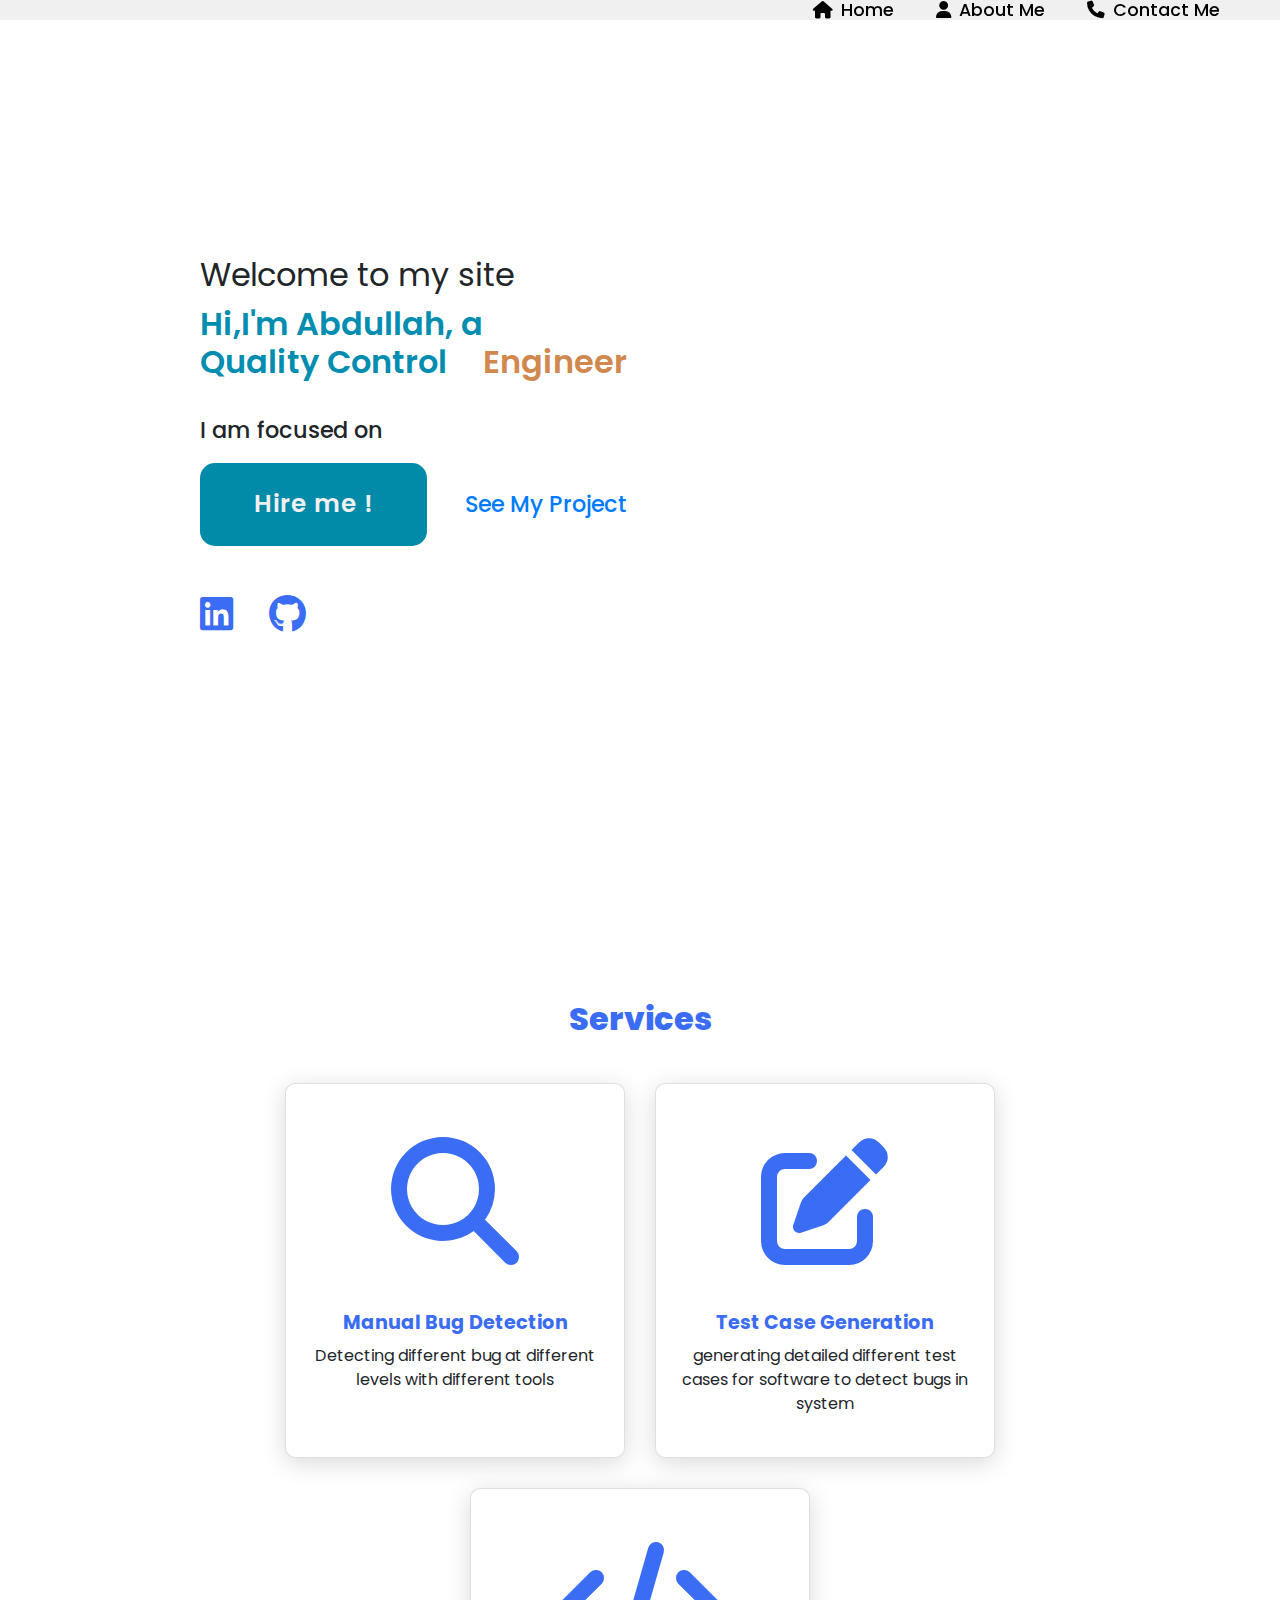
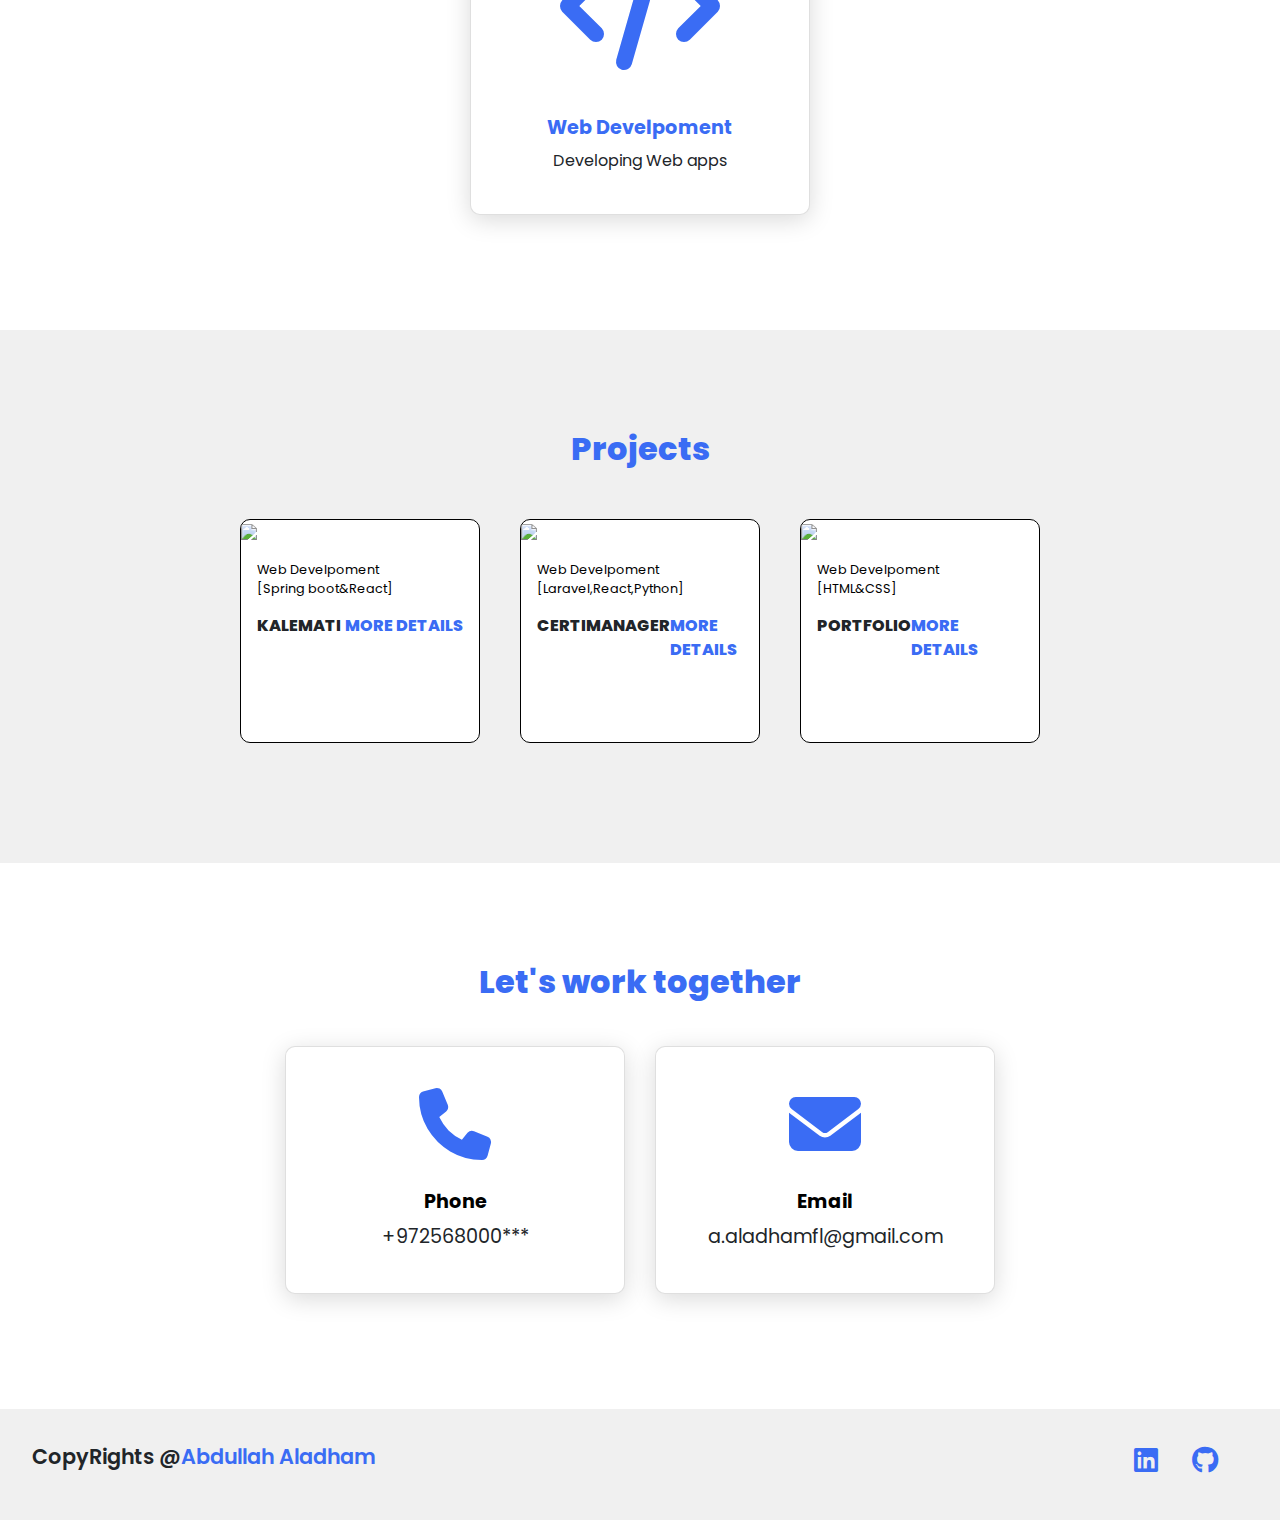
==== index.html @ 7b9a2403 "doing some editings on the code" ====
<!DOCTYPE html>
<html lang="en">
<head>
    <link rel="stylesheet" href="https://cdn.jsdelivr.net/npm/bootstrap@4.3.1/dist/css/bootstrap.min.css" integrity="sha384-ggOyR0iXCbMQv3Xipma34MD+dH/1fQ784/j6cY/iJTQUOhcWr7x9JvoRxT2MZw1T" crossorigin="anonymous">
    <link rel="stylesheet" href="./style/style.css">
    <meta charset="UTF-8">
    <meta http-equiv="X-UA-Compatible" content="IE=edge">
    <meta name="viewport" content="width=device-width, initial-scale=1.0">
    <link rel="stylesheet" href="https://cdnjs.cloudflare.com/ajax/libs/font-awesome/6.4.0/css/all.min.css">
    <link rel="icon" type="image/x-icon" href="./images/background.ico">

    <title>Abdullah Aladham</title>
</head>

<body>
    <div id="preloader"></div>
 <header>
<!-- <a href="#" class="logo">Abdullah</a> -->
    <nav class="navigation">
        <a href="#services"><i class="fa-solid fa-house" ></i>Home</a>
        <a href="#projects"><i class="fa-solid fa-user"></i>About Me</a>
        <a href="#contact"><i class="fa-solid fa-phone"></i>Contact Me</a>
        <!-- <i class="fa-regular fa-moon" id="dark-mode"></i> -->

    </nav>
 </header>

    <section class="main">
        <article id="article">
            <h2>Welcome to my site<br><p id="greet">Hi,I'm Abdullah, a <br>Quality Control <p id="Engineer">Engineer</p></p></h2>
            <p>I am focused on </p>
            <a href="#projects" class="main-btn">Hire me !</a>
            <a href="#projects" class="Proj-btn">See My Project</a>
            <div class="social-icons">
                <a href="https://www.linkedin.com/in/abdullah-aladham/"><i class="fa-brands fa-linkedin"></i></a>
                <a href="https://github.com/abdullah-aladham"><i class="fa-brands fa-github"></i></a>
            </div>
        </article>
    </section>
    <section class="cards" id="services">
        <h2 class="title">Services</h2>
        <div class="content">
            <div class="card">
               <div class="icon"> 
                <i class="fa-sharp fa-solid fa-magnifying-glass"></i>
                </div>
               <div class="info">
                <h3>Manual Bug  Detection</h3>
                <p>Detecting different bug at different levels with different tools </p>
            </div>
            </div>
               <div class="card">
                <div class="icon"> 
                 <i class="fa-solid fa-pen-to-square"></i>
                </div>
                <div class="info">
                 <h3>Test Case Generation</h3>
                 <p>generating detailed different test cases for software to detect bugs in system </p>
                </div>
                </div>
            
            <div class="card">
                <div class="icon"> 
                    <i class="fa-solid fa-code"></i>
                </div>
                <div class="info">
                 <h3>Web Develpoment</h3>
                 <p>Developing Web apps </p>
                </div>
                </div>
            </div>
        </div>
    </div>

    </section>

    <section class="projects" id="projects">

     <h2 class="title">Projects</h2>
        
           
       <div class="content">
            <div class="project-card">
                 <div class="project-image">
                    <img src="./images/kalemati.png"/>
                </div>
                <div class="project-info">
                    <p class="project-category">Web Develpoment
                        <br>[Spring boot&React]</p>
                    <strong class="project-title">
                        <span>kalemati</span>
                        <a href="https://github.com/abdullah-aladham/kalemati2022" class="more-details" target="_blank">More Details</a>
                    </strong>
                </div>
            </div>
            <div class="project-card">
                <div class="project-image">
                   <img src="./images/cystack.jpg"/>
               </div>
               <div class="project-info">
                   <p class="project-category">Web Develpoment<br>[Laravel,React,Python]</p>
                   <strong class="project-title">
                       <span>Certimanager</span>
                       <a href="https://github.com/abdullah-aladham/cy-certimanager/tree/master" class="more-details" target="_blank">More Details</a>
                   </strong>
               </div>
               </div>
               <div class="project-card">
                <div class="project-image">
                   <img src="./images/background.jpg"/>
               </div>
               <div class="project-info">
                   <p class="project-category">Web Develpoment<br>[HTML&CSS]</p>
                   <strong class="project-title">
                       <span>Portfolio</span>
                       <a href="https://abdullah-aladham.github.io/" class="more-details" target="_blank">More Details</a>
                   </strong>
               </div>
               </div>
        
        </div>  
             
    </section>
    <section class="cards contact" id="contact">
        <h2 class="title">Let's work together</h2>
        <div class="content">
            <div class="card">
               <div class="icon"> 
                <i class="fa-solid fa-phone"></i>
                </div>
               <div class="info">
                <h3>Phone</h3>
                <p>+972568000*** </p>
            </div>
            </div>
               <div class="card">
                    <div class="icon"> 
                        <i class="fa-solid fa-envelope"></i>
                    </div>
                
                    <div class="info">
                    <h3>Email</h3>
                    <p>a.aladhamfl@gmail.com</p>
                    </div>
                </div>
            
            
        </div>
    


    </section>


<footer class="footer">
    <p class="footer-title">CopyRights @<span>Abdullah Aladham</span></p>
    <div class="social-icons">
        <a href="https://www.linkedin.com/in/abdullah-aladham/"><i class="fa-brands fa-linkedin"></i></a>
        <a href="https://github.com/abdullah-aladham"><i class="fa-brands fa-github"></i></a>
    </div>
</footer>
   <script>
    var loader =document.getElementById("preloader");
    window.addEventListener("load",function(){
        loader.style.display="none";
    })
   
   </script>

   <script src="js/index.js"></script>
</body>

</html>
---- style/style.css ----
@import url("https://fonts.googleapis.com/css2?family=Poppins&display=swap");
:root {
  --primary-color: #edf2fc;
  --secondary-color: #212121;
}
* {
  font-family: "Poppins", sans-serif;
  margin: 0;
  padding: 0;
  box-sizing: border-box;
  scroll-behavior: smooth;
}
#preloader {
  background-color: #fff;
  background: url("../images/Loading_icon.gif") no-repeat;
  background-size: 100%;
  height: 100%;
  width: 100%;
  position: fixed;
  z-index: 100;
}
header {
  background-color: #f0f0f0;
  width: 100%;
  position: fixed;
  z-index: 999;
  display: flex;
  justify-content: space-between;
  align-items: center;
  padding: 10px 200px;
}
.logo {
  text-decoration: none;
  color: #3a6cf4;
  text-transform: uppercase;
  font-weight: 700;
  font-size: 1.8em;
}
.navigation {
  position: inherit;
  padding: 50px;
  right: 10px;
}
.navigation a {
  color: black;
  text-decoration: none;
  font-size: 1.1em;
  font-weight: 500;
  padding-left: 30px;
}
.navigation i {
  padding: 8px;
}
/* .navigation #dark-mode {
  width: 30px;
  cursor: pointer;
  color: #3a6cf4;
  padding-left: 30px;
  font-size: 1.1em;
  font-weight: 500;
} */
/* .navigation #dark-mode:hover {
  color: purple;
} */
.navigation a:hover {
  color: purple;
}
.navigation a:active {
  color: #d1884f;
}
section {
  padding: 100px 200px;
}
.main {
  width: 100%;
  min-height: 100vh;
  display: flex;
  align-items: center;
  background: url(../images/background.jpg) no-repeat;
  background-size: contain;
  background-position: right center;
  background-color: #fff;
  background-attachment: fixed;
}
.main #article {
  font-size: 1.4em;
  font-weight: 500;
}
.main #article h2 {
  font-weight: 400;
}
.main #greet {
  display: inline-block;
  margin-top: 10px;
  color: #008db0;
  font-size: 2rem;
  font-weight: 600;
}
.main #Engineer {
  display: inline-block;
  margin-top: 10px;
  color: #d1884f;
  font-weight: 600;
}

.main h3 {
  font-size: 1.5em;
  font-weight: 700;
  letter-spacing: 1px;
  margin-top: 10px;
  margin-bottom: 10px;
}
.main-btn {
  color: #f0f0f0;
  background-color: #028aa9;
  text-decoration: none;
  font-size: 1.1em;
  font-weight: 600;
  display: inline-block;
  padding: 0.9375em 2.1875em;
  letter-spacing: 1px;
  border-radius: 15px;
  margin-bottom: 40px;
  transition: 0.7s ease;
}
.main-btn:hover {
  background-color: #028aa9;
  transform: scale(1.1);
  color: white;
}
.Proj-btn {
  border-color: #61b0c5;
  padding: 2px;
  text-decoration: none;
  display: inline-block;
  padding: 0.93rem 2rem;

  /* transoform: scale(1.1); */
}
.social-icons a {
  color: #3a6cf4;
  font-size: 1.7em;
  padding-right: 30px;
}
.title {
  display: flex;
  justify-content: center;
  color: #3a6cf4;
  font: size 2.2em;
  font-weight: 800;
  margin-bottom: 30px;
}
.content {
  display: flex;
  justify-content: center;
  flex-direction: row;
  flex-wrap: wrap;
}
.card {
  background-color: #fff;
  width: 21.25em;
  box-shadow: 0 5px 25px rgba(1, 1, 1, 15%);
  border-radius: 10px;
  padding: 25px;
  margin: 15px;
}
.card:hover {
  transform: scale(1.1);
  transition: 0.7s ease;
}

.icon {
  color: #3a6cf4;
  font-size: 8em;
  text-align: center;
}
.info {
  text-align: center;
}
.info h3 {
  color: #3a6cf4;
  font-size: 1.2em;
  font-weight: 700;
  margin: 10px;
}

.projects {
  background-color: #f0f0f0;
}
.projects .content {
  margin-top: 30px;
}
.project-card {
  background-color: #fff;
  border: 1px solid black;
  min-height: 14em;
  width: 15em;
  overflow: hidden;
  border-radius: 10px;
  margin: 20px;
}
.project-card:hover {
  transform: scale(1.1);
  transition: 0.7s ease;
}
.project-card:hover .project-image {
  opacity: 0.95;
}
.project-image img {
  width: 100%;
}
.project-info {
  padding: 1em;
}
.project-category {
  font-size: 0.8em;
  color: black;
}
.project-title {
  display: flex;
  justify-content: space-between;
  text-transform: uppercase;
  font-weight: 800;
  margin-top: 10px;
}
.more-details {
  text-decoration: none;
  color: #3a6cf4;
}
.more-details:hover {
  color: purple;
}
.contact .icon {
  font-size: 4.5em;
}
.contact .info h3 {
  color: black;
}
.contact .info p {
  font-size: 1.2em;
}
.footer {
  background-color: #f0f0f0;
  padding: 2em;
  display: flex;
  justify-content: space-between;
}
.footer-title {
  font-size: 1.3em;
  font-weight: 600;
}
.footer-title span {
  color: #3a6cf4;
}
@media (max-width: 1023px) {
  body {
    font-size: 15px;
  }
  header {
    padding: 12px 20px;
  }
  .navigation a {
    padding-left: 10px;
    font-size: 1.2em;
  }

  .title {
    font-size: 1.8em;
  }
  section {
    padding: 80px 20px;
  }
  .main {
    background-size: 350px;
  }
  .main h2 {
    font-size: 1.2em;
    font-weight: 400;
  }
  .main h2 span {
    font-size: 1.5em;
  }
  .main h3 {
    font-size: 0.9em;
  }
  .main .social-icons {
    font-size: 0.9em;
  }
  .main-btn {
    font-size: 0.9em;
  }
  .content {
    flex-direction: column;
    align-items: center;
  }
  /* .main{
        background-position:right center;
    } */
  .project-card .project-info {
    font-size: 1.3em;
  }
  .project-title {
    font-size: 0.65em;
  }
}
@media (max-width: 641px) {
  body {
    font-size: 10px;
  }
  .main div h2 {
    font-size: 1.2em;
  }
  .main div h3 {
    font-size: 1.2em;
  }
  .main div h2 span {
    font-size: 1.5em;
  }
  .main-content h2 {
    font-size: 0.5em;
  }
  .main-content span {
    font-size: 0.6 em;
  }
  .main .social-icons {
    font-size: 1em;
  }
  .project-card .project-info {
    font-size: 1.5em;
  }
  .project-title {
    font-size: 0.2em;
  }

  .main-content h3 {
    font-size: 0.4em;
  }
  .main {
    background-size: 250px;
  }
  .content {
    flex-direction: column;
  }
  .project-title {
    font-size: 0.59em;
  }
  .project-card .project-image img {
    width: 100%;
  }
  .card .info p {
    font-size: 1.2em;
  }
  .footer {
    font-size: 1.2em;
  }
}
@media (max-width: 300px) {
  body {
    font-size: 8px;
  }
  .navigation {
    font-size: 1.2em;
  }
  .main-content h2 {
    font-size: 2em;
  }
  .main-content h3 {
    font-size: 1.4em;
  }
  .main {
    background-size: 130px;
  }
  .navigation a {
    font-size: 0.8em;
  }
  .main div h2 {
    font-size: 0.8em;
  }
  .main div span {
    font: size 0.77em;
  }
  .main div h3 {
    font-size: 0.8em;
  }
  .content .card {
    font-size: 0.7em;
  }
  .content .card .info {
    font-size: 1.5em;
  }

  .contact {
    flex-direction: column;
  }
  .navigation a {
    font-size: 0.7em;
  }
  .project-title {
    font-size: 0.59em;
  }
  .project-card .project-image img {
    width: 100%;
  }
  .card .info p {
    font-size: 0.7em;
  }
  .footer {
    font-size: 0.6em;
  }
  .social-icons a i {
    font-size: 0.9em;
  }
  .main-btn {
    font-size: 0.7em;
  }
}
/*Thanks for reaching the end this code is built by Abdullah azzam aladham*/
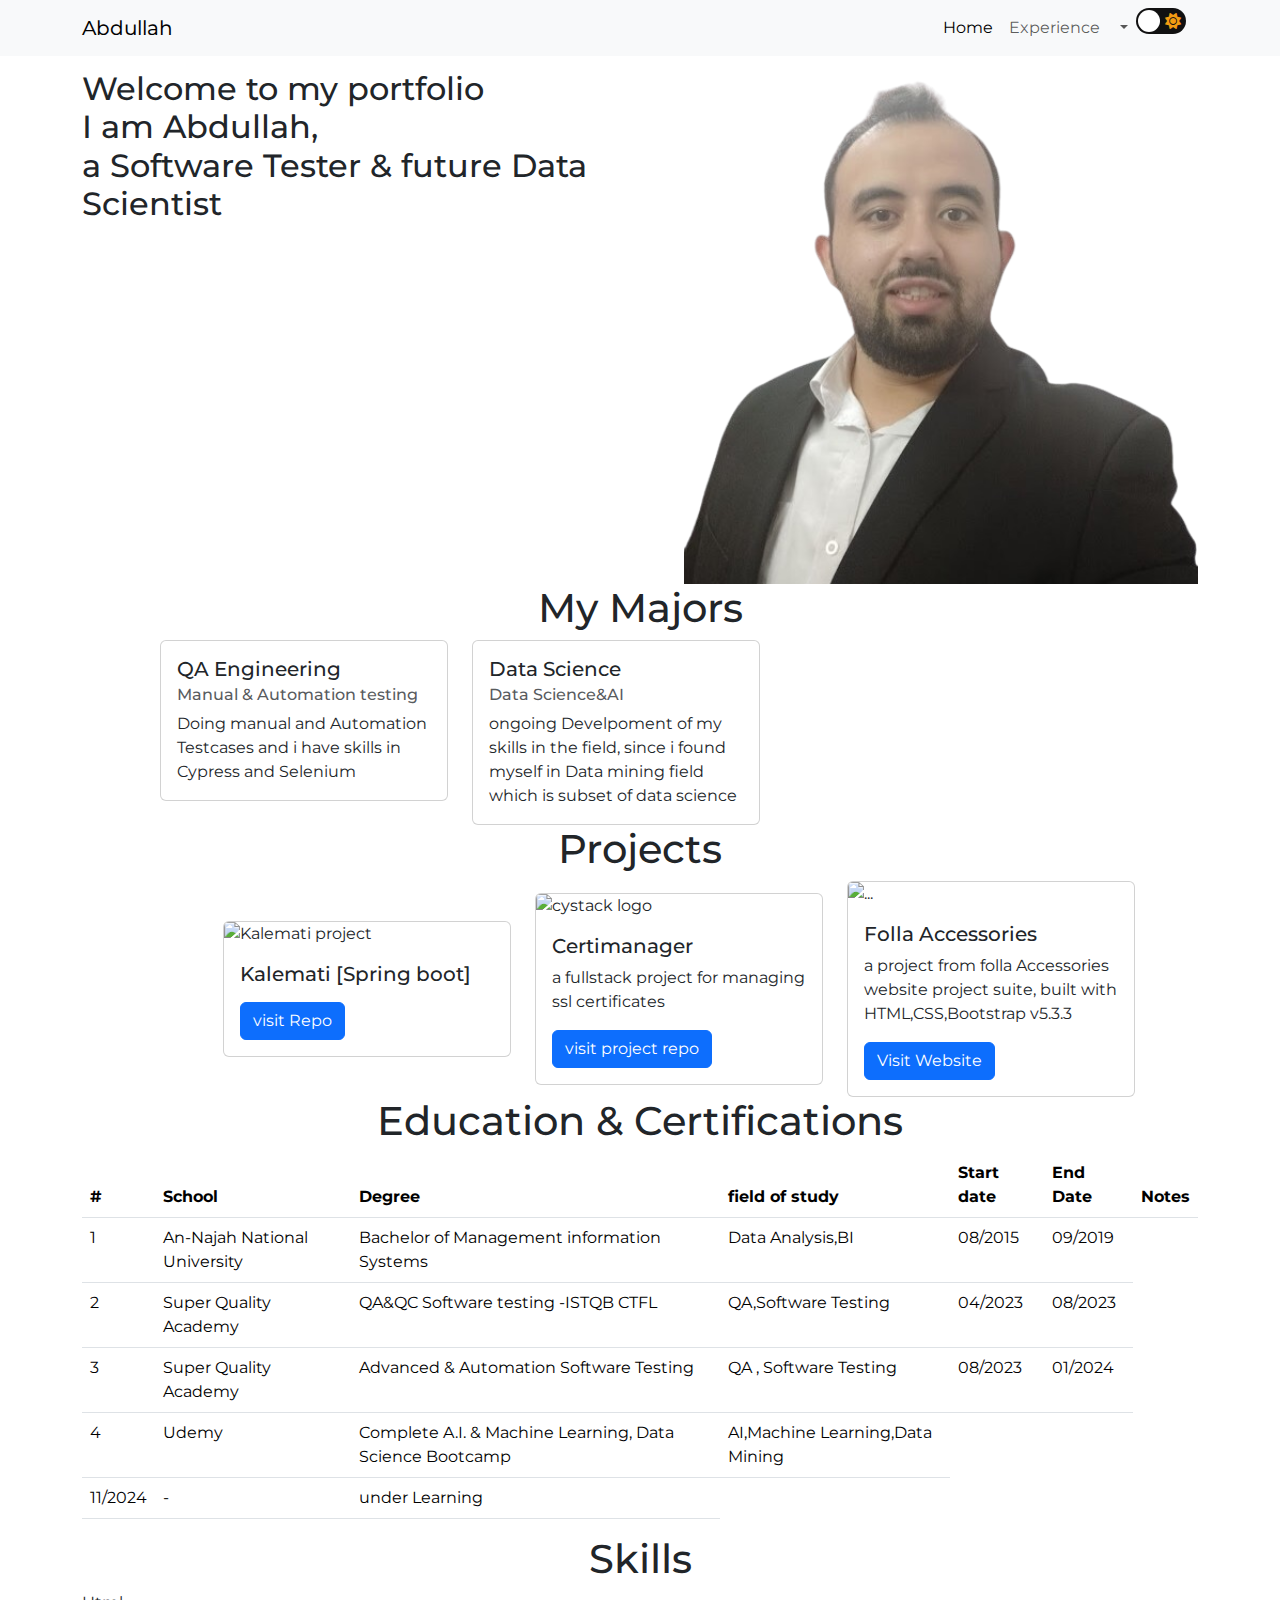
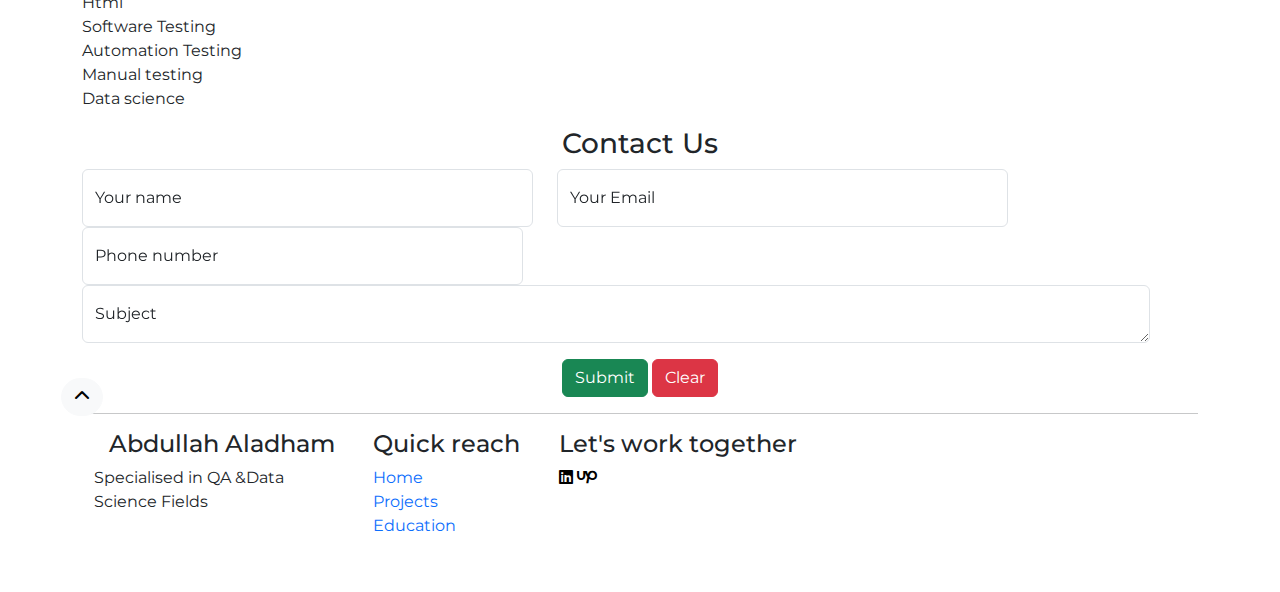
==== commit 6b7203df: "added dark mode" ====
--- a/index.html
+++ b/index.html
@@ -1,173 +1,323 @@
 <!DOCTYPE html>
-<html lang="en">
+<html lang="en" data-bs-theme="" id="htmlPage">
 <head>
-    <link rel="stylesheet" href="https://cdn.jsdelivr.net/npm/bootstrap@4.3.1/dist/css/bootstrap.min.css" integrity="sha384-ggOyR0iXCbMQv3Xipma34MD+dH/1fQ784/j6cY/iJTQUOhcWr7x9JvoRxT2MZw1T" crossorigin="anonymous">
-    <link rel="stylesheet" href="./style/style.css">
     <meta charset="UTF-8">
-    <meta http-equiv="X-UA-Compatible" content="IE=edge">
     <meta name="viewport" content="width=device-width, initial-scale=1.0">
-    <link rel="stylesheet" href="https://cdnjs.cloudflare.com/ajax/libs/font-awesome/6.4.0/css/all.min.css">
-    <link rel="icon" type="image/x-icon" href="./images/background.ico">
-
-    <title>Abdullah Aladham</title>
+    <link href="https://cdn.jsdelivr.net/npm/bootstrap@5.3.3/dist/css/bootstrap.min.css" rel="stylesheet" >
+    <script src="https://cdn.jsdelivr.net/npm/bootstrap@5.3.3/dist/js/bootstrap.bundle.min.js"></script>
+    <!-- <link rel="stylesheet" href="style/css/all.min.css"> -->
+     <!-- <link rel="stylesheet" href="style/css/all.min.css"> -->
+     <!-- <link rel="stylesheet" href="https://cdnjs.cloudflare.com/ajax/libs/font-awesome/4.7.0/css/font-awesome.min.css"> -->
+<!-- <link rel="stylesheet" href="style/fontawesome-free-6.7.2-web/css/all.min.css"> -->
+<link rel="stylesheet" href="https://cdnjs.cloudflare.com/ajax/libs/font-awesome/6.7.2/css/all.min.css" integrity="sha512-Evv84Mr4kqVGRNSgIGL/F/aIDqQb7xQ2vcrdIwxfjThSH8CSR7PBEakCr51Ck+w+/U6swU2Im1vVX0SVk9ABhg==" crossorigin="anonymous" referrerpolicy="no-referrer" />
+<!--fonts from google-->
+<link rel="preconnect" href="https://fonts.googleapis.com">
+<link rel="preconnect" href="https://fonts.gstatic.com" crossorigin>
+<link href="https://fonts.googleapis.com/css2?family=Montserrat:ital,wght@0,100..900;1,100..900&display=swap" rel="stylesheet">
+   <link rel="stylesheet" href="style/style.css">
+   <title>Abdullah Aladham | Main Page</title>
 </head>
-
-<body>
-    <div id="preloader"></div>
- <header>
-<!-- <a href="#" class="logo">Abdullah</a> -->
-    <nav class="navigation">
-        <a href="#services"><i class="fa-solid fa-house" ></i>Home</a>
-        <a href="#projects"><i class="fa-solid fa-user"></i>About Me</a>
-        <a href="#contact"><i class="fa-solid fa-phone"></i>Contact Me</a>
-        <!-- <i class="fa-regular fa-moon" id="dark-mode"></i> -->
-
-    </nav>
- </header>
-
-    <section class="main">
-        <article id="article">
-            <h2>Welcome to my site<br><p id="greet">Hi,I'm Abdullah, a <br>Quality Control <p id="Engineer">Engineer</p></p></h2>
-            <p>I am focused on </p>
-            <a href="#projects" class="main-btn">Hire me !</a>
-            <a href="#projects" class="Proj-btn">See My Project</a>
-            <div class="social-icons">
-                <a href="https://www.linkedin.com/in/abdullah-aladham/"><i class="fa-brands fa-linkedin"></i></a>
-                <a href="https://github.com/abdullah-aladham"><i class="fa-brands fa-github"></i></a>
-            </div>
-        </article>
-    </section>
-    <section class="cards" id="services">
-        <h2 class="title">Services</h2>
-        <div class="content">
-            <div class="card">
-               <div class="icon"> 
-                <i class="fa-sharp fa-solid fa-magnifying-glass"></i>
+<body id="body">
+    <header>
+        <nav class="navbar navbar-expand-lg fixed-top navbar-light bg-light " id="navbar" >
+            <div class="container d-flex flex-row bd-highlight">
+              
+            <a class="navbar-brand" href="index.html" id="logo">Abdullah</a>
+            
+            <button 
+            class="navbar-toggler" 
+            type="button" 
+            data-bs-toggle="collapse" 
+            data-bs-target="#main-menu" 
+            aria-controls="main-menu" 
+            aria-expanded="false" 
+            aria-label="Toggle navigation">
+              <span class="navbar-toggler-icon"></span>
+            </button>
+            <div class="container">
+              
+              
+                <ul class="navbar-nav ms-10 mb-2 mb-lg-0  justify-content-end">
+                    <a class="navbar-brand"></a>
+                  <li class="nav-item">
+                    <a class="nav-link active" aria-current="page" href="index.html">Home</a>
+                  </li>
+                  <li class="nav-item">
+                    <a class="nav-link" href="#">Experience</a>
+                  </li>
+                  <li class="nav-item dropdown">
+                    <a class="nav-link dropdown-toggle" 
+                    href="#" 
+                    role="button"
+                     data-bs-toggle="dropdown"
+                      aria-expanded="false">
+                      <i class="fa-light fa-chevron-down"></i>
+                     </a>
+                    <ul class="dropdown-menu dropdown-menu-lg-start">
+                      <li><a class="dropdown-item " href="#"><i class="fa-solid fa-layer-group"></i><span class="p-1">projects</span></a></li>
+                      <li><a class="dropdown-item" href="user-membership/signup.html"><i class="fa-solid fa-phone"></i> <span class="p-2">Contact Us</span></a></li>
+                      <li><hr class="dropdown-divider"></li>
+                      <li ><a  class="dropdown-item" href="ar/index.html">العربية</a></li>
+                      <!-- <li><hr class="dropdown-divider"></li>
+                      <li><a class="dropdown-item" >  <span id="icon">🌙 <span>Dark Theme</span><span class="visually-hidden">Dark Theme</span></span></a></li> -->
+                      <li><hr class="dropdown-divider"></li>
+                      <li ><a  class="dropdown-item" href="../old/ar/index.html">old version</a></li>
+                    </ul>
+                  </li>
+                  <li><input type="checkbox" class="checkbox" id="checkbox">
+                  <label for="checkbox" class="checkbox-label">
+                    <i class="fas fa-moon"></i>
+                    <i class="fas fa-sun"></i>
+                    <span class="ball"></span>
+                  </label></li>
+                 
+                </ul>
+                
+              </div>
+            </div>
+               
+            </nav>
+    </header>
+<section id="main-section">
+
+<div class="container container-fluid  d-flex">
+        <h2>Welcome to my portfolio <br>I am Abdullah,<br> a Software Tester & future Data Scientist </h2>
+    
+
+    
+    <img src="images/background.png" alt="abdullah-aladham" class="float-end w-50">
+    <div></div>
+
+</div>
+ 
+</section>
+<section id="majors">
+    <h1 class="text-center"> My Majors</h1>
+<div class="container container-fluid container d-flex">
+<div class="row">
+    <div class="col col-md-3 mx-auto">
+        <div class="card" style="width: 18rem;">
+            <div class="card-body">
+              <h5 class="card-title">QA Engineering</h5>
+              <h6 class="card-subtitle mb-2 text-muted">Manual & Automation testing</h6>
+              <p class="card-text">Doing manual and Automation Testcases and i have skills in Cypress and Selenium </p>
+              
+            </div>
+          </div>
+    </div>
+    <!-- <div class="col col-md-3 col-sm-2">
+        <div class="card" style="width: 18rem;">
+            <div class="card-body">
+              <h5 class="card-title">Programming</h5>
+              <h6 class="card-subtitle mb-2 text-muted"></h6>
+              <p class="card-text">Since the p</p>
+              <a href="#" class="card-link">Card link</a>
+              <a href="#" class="card-link">Another link</a>
+            </div>
+          </div>
+    </div> -->
+    <div class="col col-sm-2 col-md-3 mx-auto">
+        <div class="card" style="width: 18rem;">
+            <div class="card-body">
+              <h5 class="card-title">Data Science</h5>
+              <h6 class="card-subtitle mb-2 text-muted">Data Science&AI</h6>
+              <p class="card-text">ongoing Develpoment of my skills in the field,
+                 since i found myself in Data mining field which is subset of data science</p>
+              
+            </div>
+          </div>
+    </div>
+</div>
+</div>
+</section>
+<section id="projects">
+    <h1 class="text-center">Projects</h1>
+    <div class="container-fluid container d-flex">
+    
+    <div class="row    justify-content-center  mx-auto">
+        <div class="col col-md-3 col-sm-3 m-auto ">
+            <div class="card" style="width: 18rem;">
+                <img src="old/images/kalemati.png" class="card-img-top" alt="Kalemati project">
+                <div class="card-body">
+                  <h5 class="card-title">Kalemati [Spring boot]</h5>
+                  <p class="card-text"></p>
+                  <a href="https://github.com/abdullah-aladham/kalemati2022" class="btn btn-primary" target="_blank">visit Repo</a>
                 </div>
-               <div class="info">
-                <h3>Manual Bug  Detection</h3>
-                <p>Detecting different bug at different levels with different tools </p>
-            </div>
-            </div>
-               <div class="card">
-                <div class="icon"> 
-                 <i class="fa-solid fa-pen-to-square"></i>
-                </div>
-                <div class="info">
-                 <h3>Test Case Generation</h3>
-                 <p>generating detailed different test cases for software to detect bugs in system </p>
-                </div>
-                </div>
-            
-            <div class="card">
-                <div class="icon"> 
-                    <i class="fa-solid fa-code"></i>
-                </div>
-                <div class="info">
-                 <h3>Web Develpoment</h3>
-                 <p>Developing Web apps </p>
-                </div>
-                </div>
-            </div>
-        </div>
-    </div>
-
-    </section>
-
-    <section class="projects" id="projects">
-
-     <h2 class="title">Projects</h2>
+              </div>
+        </div>
+        <div class="col col-md-3 col-sm-3 m-auto"><div class="card" style="width: 18rem;">
+            <img src="old/images/cystack.jpg" class="card-img-top" alt="cystack logo">
+            <div class="card-body">
+              <h5 class="card-title">Certimanager</h5>
+              <p class="card-text">a fullstack project for managing ssl certificates</p>
+              <a href="https://github.com/abdullah-aladham/cy-certimanager" class="btn btn-primary">visit project repo</a>
+            </div>
+          </div></div>
+        <div class="col col-sm-3 col-md-3 m-auto"><div class="card" style="width: 18rem;">
+            <img src="old/images/Folla-frontend.png" class="card-img-top" alt="...">
+            <div class="card-body">
+              <h5 class="card-title">Folla Accessories</h5>
+              <p class="card-text">a project from folla Accessories website project suite, built with HTML,CSS,Bootstrap v5.3.3</p>
+              <a href="https://abdullah-aladham.github.io/folla-frontend/index.html" class="btn btn-primary">Visit Website</a>
+            </div>
+          </div></div>
+       
         
-           
-       <div class="content">
-            <div class="project-card">
-                 <div class="project-image">
-                    <img src="./images/kalemati.png"/>
-                </div>
-                <div class="project-info">
-                    <p class="project-category">Web Develpoment
-                        <br>[Spring boot&React]</p>
-                    <strong class="project-title">
-                        <span>kalemati</span>
-                        <a href="https://github.com/abdullah-aladham/kalemati2022" class="more-details" target="_blank">More Details</a>
-                    </strong>
-                </div>
-            </div>
-            <div class="project-card">
-                <div class="project-image">
-                   <img src="./images/cystack.jpg"/>
-               </div>
-               <div class="project-info">
-                   <p class="project-category">Web Develpoment<br>[Laravel,React,Python]</p>
-                   <strong class="project-title">
-                       <span>Certimanager</span>
-                       <a href="https://github.com/abdullah-aladham/cy-certimanager/tree/master" class="more-details" target="_blank">More Details</a>
-                   </strong>
-               </div>
-               </div>
-               <div class="project-card">
-                <div class="project-image">
-                   <img src="./images/background.jpg"/>
-               </div>
-               <div class="project-info">
-                   <p class="project-category">Web Develpoment<br>[HTML&CSS]</p>
-                   <strong class="project-title">
-                       <span>Portfolio</span>
-                       <a href="https://abdullah-aladham.github.io/" class="more-details" target="_blank">More Details</a>
-                   </strong>
-               </div>
-               </div>
+    </div>
+    </div>
+</section>
+<section id="Education">
+    <h1 class="text-center">Education & Certifications</h1>
+    <div class="container container-fluid container d-flex">
+    <table class="table ">
+        <thead>
+            <th scope="col">
+                #
+            </th>
+            <th scope="col">
+                School
+            </th>
+            <th scope="col">Degree</th>
+            <th scope="col">field of study</th>
+            <th scope="col">Start date</th>
+            <th scope="col">End Date</th>
+            <th scope="col">Notes</th>
+        </thead>
+        <tbody>
+            <tr>
+                <td>1</td>
+                <td>An-Najah National University</td>
+                <td>Bachelor of Management information Systems</td>
+                <td>Data Analysis,BI</td>
+                <td>08/2015</td>
+                <td>09/2019</td>
+            </tr>
+            <tr>
+                <td>2</td>
+                <td>Super Quality Academy</td>
+                <td>QA&QC Software testing -ISTQB CTFL</td>
+                <td>QA,Software Testing</td>
+                <td>04/2023</td>
+                <td>08/2023</td>
+            </tr>
+            <tr>
+                <td>3</td>
+                <td>Super Quality Academy</td>
+                <td>Advanced & Automation Software Testing</td>
+                <td>QA , Software Testing</td>
+                <td>08/2023</td>
+                <td>01/2024</td>
+            </tr>
+            <tr>
+                <td>4</td>
+                <td>Udemy</td>
+                <td>Complete A.I. & Machine Learning, Data Science Bootcamp
+                </td>
+                <td>AI,Machine Learning,Data Mining</td>
+            </tr>
+            <td>11/2024</td>
+            <td>-</td>
+            <td>under Learning</td>
+
+        </tbody>
+    </table>
+</div>
+</section>
+<section id="skills">
+    <h1 class="text-center">Skills</h1>
+    <div class="container container-fluid">
+        <ul class="list-unstyled">
+            <li>
+                Html
+            </li>
+            <li>Software Testing</li>
+            <li> Automation Testing</li>
+            <li>Manual testing</li>
+            <li>Data science</li>
+        </ul>
+    </div>
+</section>
+<section class="contactus">
+    <h3 class="text-center">Contact Us</h3>
+    <div class="container d-flex justify-content-center">
+      
+      
+        <form >
+          <div class="row ">
+          <div class="col-md-5">
+        <div class="form-group form-floating">
+          <input type="text" id="Name"class="form-control "  placeholder="Enter Your name" required>
+          <label for="Name">Your name</label>
+    
+        </div>
+    </div>
+    <div class="col-md-5">
+        <div class="form-group form-floating">
+          
+          <input type="email" class="form-control " id="Email" placeholder="Enter Your Email"required>
+          <label for="Email">Your Email</label>
+        </div>
+        </div>
+        <div class="row">
+        <div class="col-md-5 ">
+        <div class="form-group form-floating ">
+            <input type="text" class="form-control col-sm-2 col-form-label " id="Phone" placeholder="Enter Phone Number"required>
+            <label for="Phone">Phone number</label>
+    
+          </div>
+          </div>
+          <div class="row ">
+          <div class="col-md text-center">
+          <div class="form-group form-floating mb-3">
+            <textarea class="form-control "  rows="3" placeholder="Your text here..." id="Subject"></textarea>
+            <label for="Subject" class="form-label">Subject</label>
+    
+          </div>
+        </div>
+        </div>
+          </div>
+          <div class="text-center">
+        <button type="submit" class="btn btn-success btn-center">Submit</button>
+        <button type="reset"class="btn btn-danger btn-center">Clear</button>
+        </div>
+      </form>
+    <footer>
+        <hr>
+        <div class="container">
+         <div class="row">
+             <div class="col-md-3">
+                 <h4 class="text-center text-md ">Abdullah Aladham</h4>
+                 <p id="about-us-subtitle" >Specialised in QA &Data Science Fields</p>
+             </div>
+             <div class="col-md-2"><h4>Quick reach </h4>
+             <ul class="list-unstyled">
+                 <li><a href="#about-us" id="footer-link">Home</a></li>
+                 <li><a href="#projects"id="footer-link">Projects</a></li>
+                 <li><a href="#Education"id="footer-link">Education</a></li>
+
+                 <!-- <li><a href="new-products.html"id="footer-link">المنتجات الجديدة</a></li> -->
+
+
+             </ul>
         
-        </div>  
-             
-    </section>
-    <section class="cards contact" id="contact">
-        <h2 class="title">Let's work together</h2>
-        <div class="content">
-            <div class="card">
-               <div class="icon"> 
-                <i class="fa-solid fa-phone"></i>
-                </div>
-               <div class="info">
-                <h3>Phone</h3>
-                <p>+972568000*** </p>
-            </div>
-            </div>
-               <div class="card">
-                    <div class="icon"> 
-                        <i class="fa-solid fa-envelope"></i>
-                    </div>
+ 
                 
-                    <div class="info">
-                    <h3>Email</h3>
-                    <p>a.aladhamfl@gmail.com</p>
-                    </div>
-                </div>
-            
-            
-        </div>
-    
-
-
-    </section>
-
-
-<footer class="footer">
-    <p class="footer-title">CopyRights @<span>Abdullah Aladham</span></p>
-    <div class="social-icons">
-        <a href="https://www.linkedin.com/in/abdullah-aladham/"><i class="fa-brands fa-linkedin"></i></a>
-        <a href="https://github.com/abdullah-aladham"><i class="fa-brands fa-github"></i></a>
-    </div>
-</footer>
-   <script>
-    var loader =document.getElementById("preloader");
-    window.addEventListener("load",function(){
-        loader.style.display="none";
-    })
-   
-   </script>
-
-   <script src="js/index.js"></script>
-</body>
-
+             </div>
+             <div class="col"><h4>Let's work together</h4>
+                 <div  >
+                     <a href="https://www.linkedin.com/in/abdullah-aladham/"id="footer-link" target="_blank"><i class="fa-brands fa-linkedin" style="color: #000000;"></i></a>
+                     <!-- <a href="https://www.instagram.com/folla_accessories/"id="footer-link" target="_blank"><i class="fa-brands fa-instagram" style="color: #000000;"></i></a> -->
+                     <a href="https://www.tiktok.com/@folla.accessories"id="footer-link" target="_blank"><i class="fa-brands fa-upwork" style="color: #000000;"></i></a>
+                     <!-- <a href="https://t.me/folla_accessories"id="footer-link" target="_blank"><i class="fa-brands fa-telegram" style="color: #000000;"></i></a> -->
+ 
+                 </div>
+             </div>
+         </div>
+        </div>
+        <a href="#top" class="btn btn-light  rounded-pill translate-middle  end-0 bottom-0 position-sticky" id="back-to-top"><i class="fa-solid fa-chevron-up"></i></a>
+
+    </footer>
+    <script src="js/main.js"></script>
+
+  </body>
 </html>--- a/style/style.css
+++ b/style/style.css
@@ -1,417 +1,44 @@
-@import url("https://fonts.googleapis.com/css2?family=Poppins&display=swap");
-:root {
-  --primary-color: #edf2fc;
-  --secondary-color: #212121;
-}
-* {
-  font-family: "Poppins", sans-serif;
-  margin: 0;
-  padding: 0;
-  box-sizing: border-box;
-  scroll-behavior: smooth;
-}
-#preloader {
-  background-color: #fff;
-  background: url("../images/Loading_icon.gif") no-repeat;
-  background-size: 100%;
-  height: 100%;
-  width: 100%;
-  position: fixed;
-  z-index: 100;
-}
-header {
-  background-color: #f0f0f0;
-  width: 100%;
-  position: fixed;
-  z-index: 999;
-  display: flex;
-  justify-content: space-between;
-  align-items: center;
-  padding: 10px 200px;
-}
-.logo {
-  text-decoration: none;
-  color: #3a6cf4;
-  text-transform: uppercase;
-  font-weight: 700;
-  font-size: 1.8em;
-}
-.navigation {
-  position: inherit;
-  padding: 50px;
-  right: 10px;
-}
-.navigation a {
-  color: black;
-  text-decoration: none;
-  font-size: 1.1em;
-  font-weight: 500;
-  padding-left: 30px;
-}
-.navigation i {
-  padding: 8px;
-}
-/* .navigation #dark-mode {
-  width: 30px;
-  cursor: pointer;
-  color: #3a6cf4;
-  padding-left: 30px;
-  font-size: 1.1em;
-  font-weight: 500;
-} */
-/* .navigation #dark-mode:hover {
-  color: purple;
-} */
-.navigation a:hover {
-  color: purple;
-}
-.navigation a:active {
-  color: #d1884f;
-}
-section {
-  padding: 100px 200px;
-}
-.main {
-  width: 100%;
-  min-height: 100vh;
-  display: flex;
-  align-items: center;
-  background: url(../images/background.jpg) no-repeat;
-  background-size: contain;
-  background-position: right center;
-  background-color: #fff;
-  background-attachment: fixed;
-}
-.main #article {
-  font-size: 1.4em;
-  font-weight: 500;
-}
-.main #article h2 {
-  font-weight: 400;
-}
-.main #greet {
-  display: inline-block;
-  margin-top: 10px;
-  color: #008db0;
-  font-size: 2rem;
-  font-weight: 600;
-}
-.main #Engineer {
-  display: inline-block;
-  margin-top: 10px;
-  color: #d1884f;
-  font-weight: 600;
+#logo{
+    font-family:Montserrat,'Segoe UI', Tahoma, Geneva, Verdana, sans-serif;
+    font-weight: 440;
 }
 
-.main h3 {
-  font-size: 1.5em;
-  font-weight: 700;
-  letter-spacing: 1px;
-  margin-top: 10px;
-  margin-bottom: 10px;
+body{
+    margin-top:70px ;
+    font-family:Montserrat,'Segoe UI', Tahoma, Geneva, Verdana, sans-serif;
 }
-.main-btn {
-  color: #f0f0f0;
-  background-color: #028aa9;
-  text-decoration: none;
-  font-size: 1.1em;
-  font-weight: 600;
-  display: inline-block;
-  padding: 0.9375em 2.1875em;
-  letter-spacing: 1px;
-  border-radius: 15px;
-  margin-bottom: 40px;
-  transition: 0.7s ease;
+#footer-link{
+    text-decoration: none;
 }
-.main-btn:hover {
-  background-color: #028aa9;
-  transform: scale(1.1);
-  color: white;
+.checkbox{
+    opacity: 0;
+    position: absolute;
+    display: none !important;
 }
-.Proj-btn {
-  border-color: #61b0c5;
-  padding: 2px;
-  text-decoration: none;
-  display: inline-block;
-  padding: 0.93rem 2rem;
-
-  /* transoform: scale(1.1); */
+.checkbox-label{
+    background-color: #111;
+    width: 50px;
+    height: 26px;
+    border-radius: 50px;
+    position: relative;
+    padding:5px;
+    display: flex;
+    justify-content: space-between;
+    align-items: center;
 }
-.social-icons a {
-  color: #3a6cf4;
-  font-size: 1.7em;
-  padding-right: 30px;
+.fa-moon{color:#f1c40f}
+.fa-sun{color:#f39c12}
+.checkbox-label .ball{
+background-color: #fff;
+width: 22px;
+height: 22px;
+position: absolute;
+left:2px;
+top:2px;
+border-radius: 50%;
+transition: transform 0.2s linear;
 }
-.title {
-  display: flex;
-  justify-content: center;
-  color: #3a6cf4;
-  font: size 2.2em;
-  font-weight: 800;
-  margin-bottom: 30px;
+.checkbox:checked + .checkbox-label .ball{
+    transform: translateX(24px);
 }
-.content {
-  display: flex;
-  justify-content: center;
-  flex-direction: row;
-  flex-wrap: wrap;
-}
-.card {
-  background-color: #fff;
-  width: 21.25em;
-  box-shadow: 0 5px 25px rgba(1, 1, 1, 15%);
-  border-radius: 10px;
-  padding: 25px;
-  margin: 15px;
-}
-.card:hover {
-  transform: scale(1.1);
-  transition: 0.7s ease;
-}
-
-.icon {
-  color: #3a6cf4;
-  font-size: 8em;
-  text-align: center;
-}
-.info {
-  text-align: center;
-}
-.info h3 {
-  color: #3a6cf4;
-  font-size: 1.2em;
-  font-weight: 700;
-  margin: 10px;
-}
-
-.projects {
-  background-color: #f0f0f0;
-}
-.projects .content {
-  margin-top: 30px;
-}
-.project-card {
-  background-color: #fff;
-  border: 1px solid black;
-  min-height: 14em;
-  width: 15em;
-  overflow: hidden;
-  border-radius: 10px;
-  margin: 20px;
-}
-.project-card:hover {
-  transform: scale(1.1);
-  transition: 0.7s ease;
-}
-.project-card:hover .project-image {
-  opacity: 0.95;
-}
-.project-image img {
-  width: 100%;
-}
-.project-info {
-  padding: 1em;
-}
-.project-category {
-  font-size: 0.8em;
-  color: black;
-}
-.project-title {
-  display: flex;
-  justify-content: space-between;
-  text-transform: uppercase;
-  font-weight: 800;
-  margin-top: 10px;
-}
-.more-details {
-  text-decoration: none;
-  color: #3a6cf4;
-}
-.more-details:hover {
-  color: purple;
-}
-.contact .icon {
-  font-size: 4.5em;
-}
-.contact .info h3 {
-  color: black;
-}
-.contact .info p {
-  font-size: 1.2em;
-}
-.footer {
-  background-color: #f0f0f0;
-  padding: 2em;
-  display: flex;
-  justify-content: space-between;
-}
-.footer-title {
-  font-size: 1.3em;
-  font-weight: 600;
-}
-.footer-title span {
-  color: #3a6cf4;
-}
-@media (max-width: 1023px) {
-  body {
-    font-size: 15px;
-  }
-  header {
-    padding: 12px 20px;
-  }
-  .navigation a {
-    padding-left: 10px;
-    font-size: 1.2em;
-  }
-
-  .title {
-    font-size: 1.8em;
-  }
-  section {
-    padding: 80px 20px;
-  }
-  .main {
-    background-size: 350px;
-  }
-  .main h2 {
-    font-size: 1.2em;
-    font-weight: 400;
-  }
-  .main h2 span {
-    font-size: 1.5em;
-  }
-  .main h3 {
-    font-size: 0.9em;
-  }
-  .main .social-icons {
-    font-size: 0.9em;
-  }
-  .main-btn {
-    font-size: 0.9em;
-  }
-  .content {
-    flex-direction: column;
-    align-items: center;
-  }
-  /* .main{
-        background-position:right center;
-    } */
-  .project-card .project-info {
-    font-size: 1.3em;
-  }
-  .project-title {
-    font-size: 0.65em;
-  }
-}
-@media (max-width: 641px) {
-  body {
-    font-size: 10px;
-  }
-  .main div h2 {
-    font-size: 1.2em;
-  }
-  .main div h3 {
-    font-size: 1.2em;
-  }
-  .main div h2 span {
-    font-size: 1.5em;
-  }
-  .main-content h2 {
-    font-size: 0.5em;
-  }
-  .main-content span {
-    font-size: 0.6 em;
-  }
-  .main .social-icons {
-    font-size: 1em;
-  }
-  .project-card .project-info {
-    font-size: 1.5em;
-  }
-  .project-title {
-    font-size: 0.2em;
-  }
-
-  .main-content h3 {
-    font-size: 0.4em;
-  }
-  .main {
-    background-size: 250px;
-  }
-  .content {
-    flex-direction: column;
-  }
-  .project-title {
-    font-size: 0.59em;
-  }
-  .project-card .project-image img {
-    width: 100%;
-  }
-  .card .info p {
-    font-size: 1.2em;
-  }
-  .footer {
-    font-size: 1.2em;
-  }
-}
-@media (max-width: 300px) {
-  body {
-    font-size: 8px;
-  }
-  .navigation {
-    font-size: 1.2em;
-  }
-  .main-content h2 {
-    font-size: 2em;
-  }
-  .main-content h3 {
-    font-size: 1.4em;
-  }
-  .main {
-    background-size: 130px;
-  }
-  .navigation a {
-    font-size: 0.8em;
-  }
-  .main div h2 {
-    font-size: 0.8em;
-  }
-  .main div span {
-    font: size 0.77em;
-  }
-  .main div h3 {
-    font-size: 0.8em;
-  }
-  .content .card {
-    font-size: 0.7em;
-  }
-  .content .card .info {
-    font-size: 1.5em;
-  }
-
-  .contact {
-    flex-direction: column;
-  }
-  .navigation a {
-    font-size: 0.7em;
-  }
-  .project-title {
-    font-size: 0.59em;
-  }
-  .project-card .project-image img {
-    width: 100%;
-  }
-  .card .info p {
-    font-size: 0.7em;
-  }
-  .footer {
-    font-size: 0.6em;
-  }
-  .social-icons a i {
-    font-size: 0.9em;
-  }
-  .main-btn {
-    font-size: 0.7em;
-  }
-}
-/*Thanks for reaching the end this code is built by Abdullah azzam aladham*/
+.checkbox{display: none;}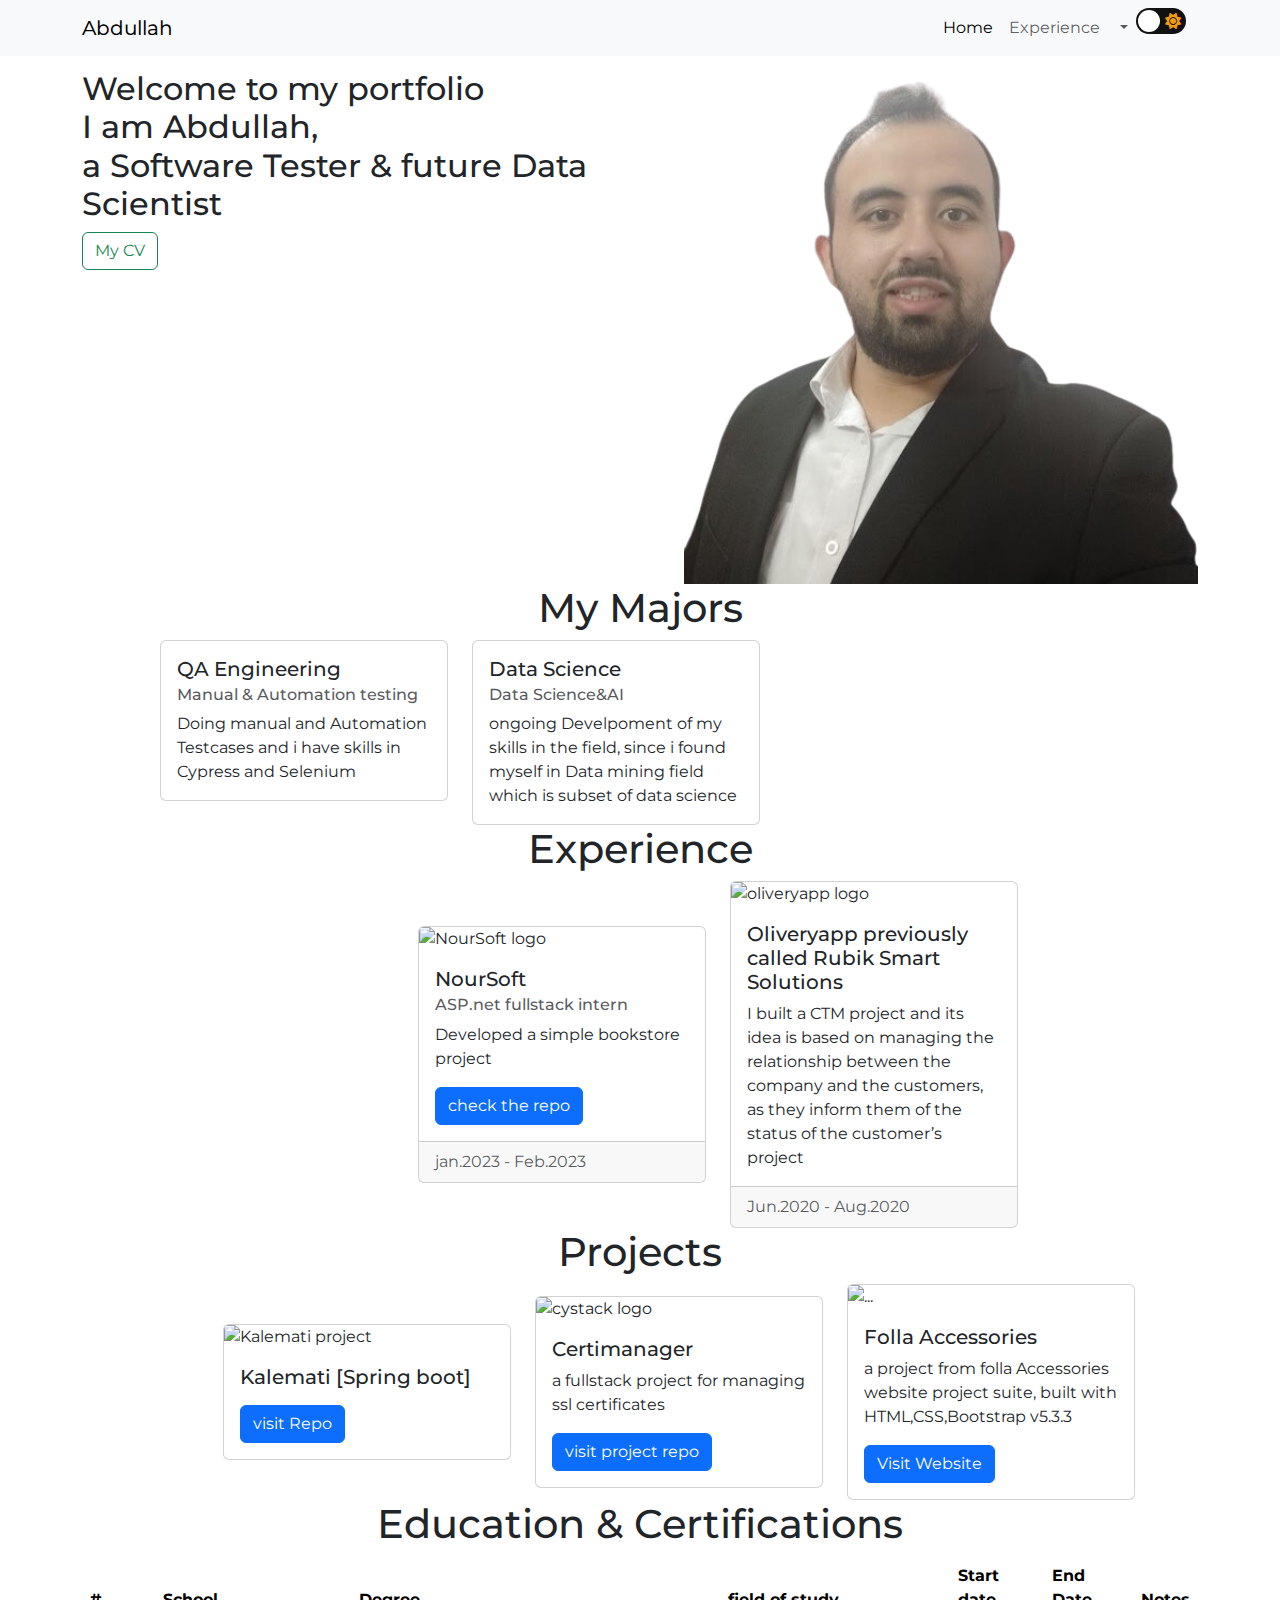
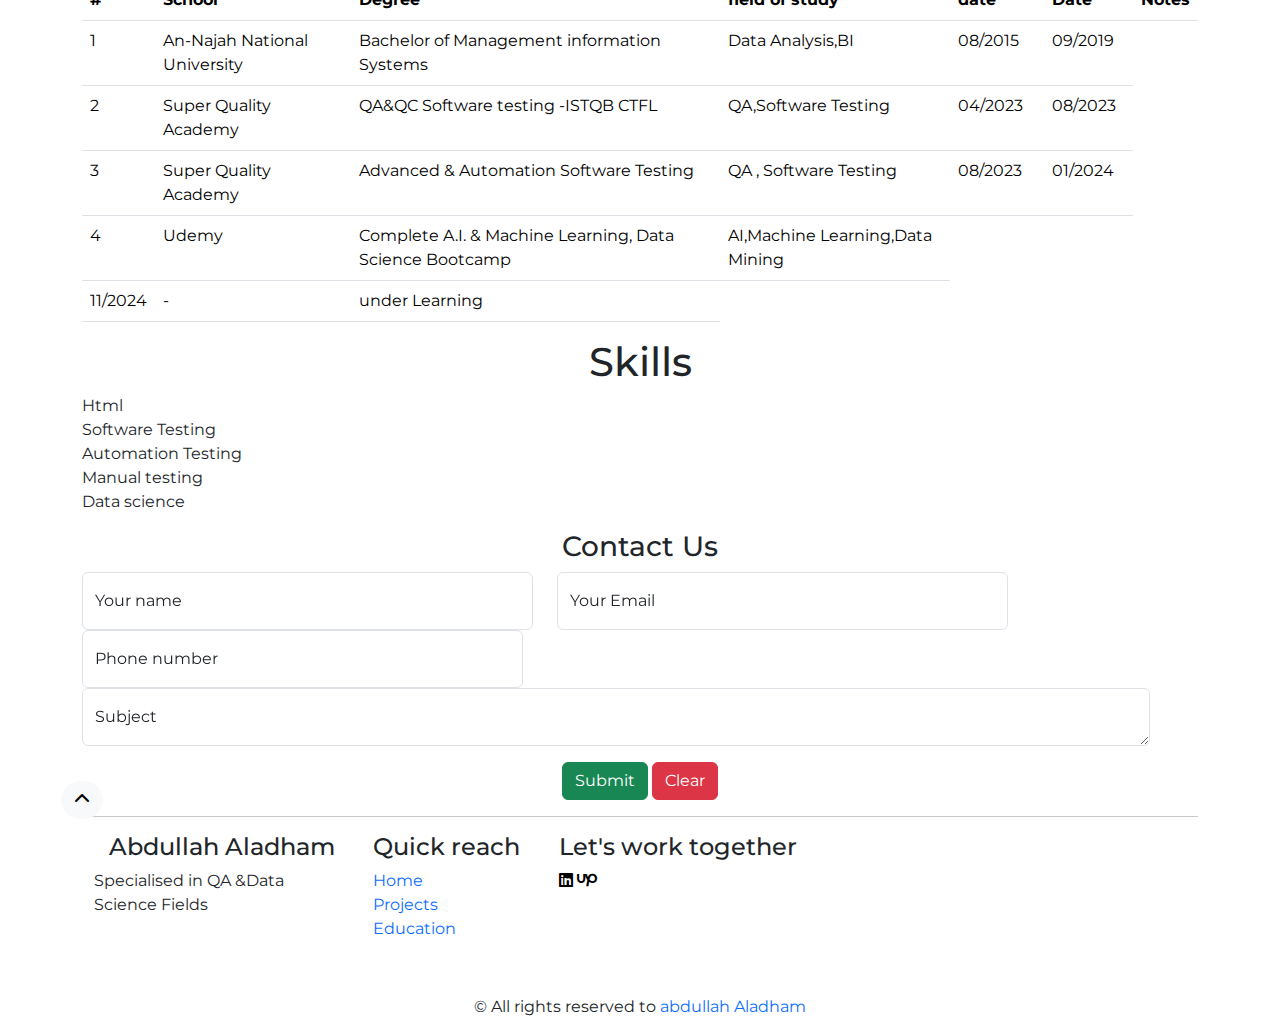
==== commit 66b04bdc: "added My CV button in all versions" ====
--- a/index.html
+++ b/index.html
@@ -2,6 +2,8 @@
 <html lang="en" data-bs-theme="" id="htmlPage">
 <head>
     <meta charset="UTF-8">
+    <link rel="icon" type="image/x-icon" href="images/background.ico">
+
     <meta name="viewport" content="width=device-width, initial-scale=1.0">
     <link href="https://cdn.jsdelivr.net/npm/bootstrap@5.3.3/dist/css/bootstrap.min.css" rel="stylesheet" >
     <script src="https://cdn.jsdelivr.net/npm/bootstrap@5.3.3/dist/js/bootstrap.bundle.min.js"></script>
@@ -15,6 +17,7 @@
 <link rel="preconnect" href="https://fonts.gstatic.com" crossorigin>
 <link href="https://fonts.googleapis.com/css2?family=Montserrat:ital,wght@0,100..900;1,100..900&display=swap" rel="stylesheet">
    <link rel="stylesheet" href="style/style.css">
+   
    <title>Abdullah Aladham | Main Page</title>
 </head>
 <body id="body">
@@ -81,9 +84,11 @@
 <section id="main-section">
 
 <div class="container container-fluid  d-flex">
+  <div>
         <h2>Welcome to my portfolio <br>I am Abdullah,<br> a Software Tester & future Data Scientist </h2>
-    
-
+        <a class="button btn btn-outline-success" href="files/Abdullah Aladham QA.pdf"> My CV</a>
+
+      </div>
     
     <img src="images/background.png" alt="abdullah-aladham" class="float-end w-50">
     <div></div>
@@ -130,6 +135,45 @@
 </div>
 </div>
 </section>
+<section id="experience">
+  <h1 class="text-center">Experience</h1>
+  <div class="container-fluid container d-flex">
+    
+    <div class="row    justify-content-center  mx-auto flex-md-col flex-sm-col">
+        <div class="col col-md-3 col-sm-3 m-auto ">
+            <div class="card" style="width: 18rem;">
+                <img src="images/Noursoft.jpg" class="card-img-top" alt="NourSoft logo">
+                <div class="card-body">
+                  <h5 class="card-title">NourSoft</h5>
+                  <h6 class="card-subtitle mb-2 text-muted">ASP.net fullstack intern </h6>
+
+                  <p class="card-text"> Developed a simple bookstore project</p>
+                  <a href="https://github.com/abdullah-aladham/bookStore2023/tree/master" class="btn btn-primary" target="_blank">check the repo</a>
+                </div>
+                <div class="card-footer text-body-secondary">
+                  jan.2023 - Feb.2023
+                </div>
+              </div>
+        </div>
+        <div class="col col-md-3 col-sm-3 m-auto"><div class="card" style="width: 18rem;">
+            <img src="images/oliveryapp.png" class="card-img-top" alt="oliveryapp logo">
+            <div class="card-body">
+              <h5 class="card-title">Oliveryapp previously called Rubik Smart Solutions</h5>
+              <p class="card-text">I built a CTM project and its idea is based on managing the relationship between the company and the customers, as they inform them of the status of the customer’s project</p>              
+            </div>
+            <div class="card-footer text-body-secondary">
+              Jun.2020 - Aug.2020
+            </div>
+          </div>
+        </div>
+               
+        
+    </div>
+    </div>
+    </div>
+    <!-- <a href="experience.html" class="btn btn-success">Learn more</a> -->
+</section>
+
 <section id="projects">
     <h1 class="text-center">Projects</h1>
     <div class="container-fluid container d-flex">
@@ -315,6 +359,10 @@
          </div>
         </div>
         <a href="#top" class="btn btn-light  rounded-pill translate-middle  end-0 bottom-0 position-sticky" id="back-to-top"><i class="fa-solid fa-chevron-up"></i></a>
+        <div class="text-lg-center text-md-center text-sm-center">    
+          <span class="text-center">&#169; All rights reserved  to <a  id="footer-link"href="https://www.linkedin.com/in/abdullah-aladham/">abdullah Aladham</a></span>
+
+ </div>
 
     </footer>
     <script src="js/main.js"></script>
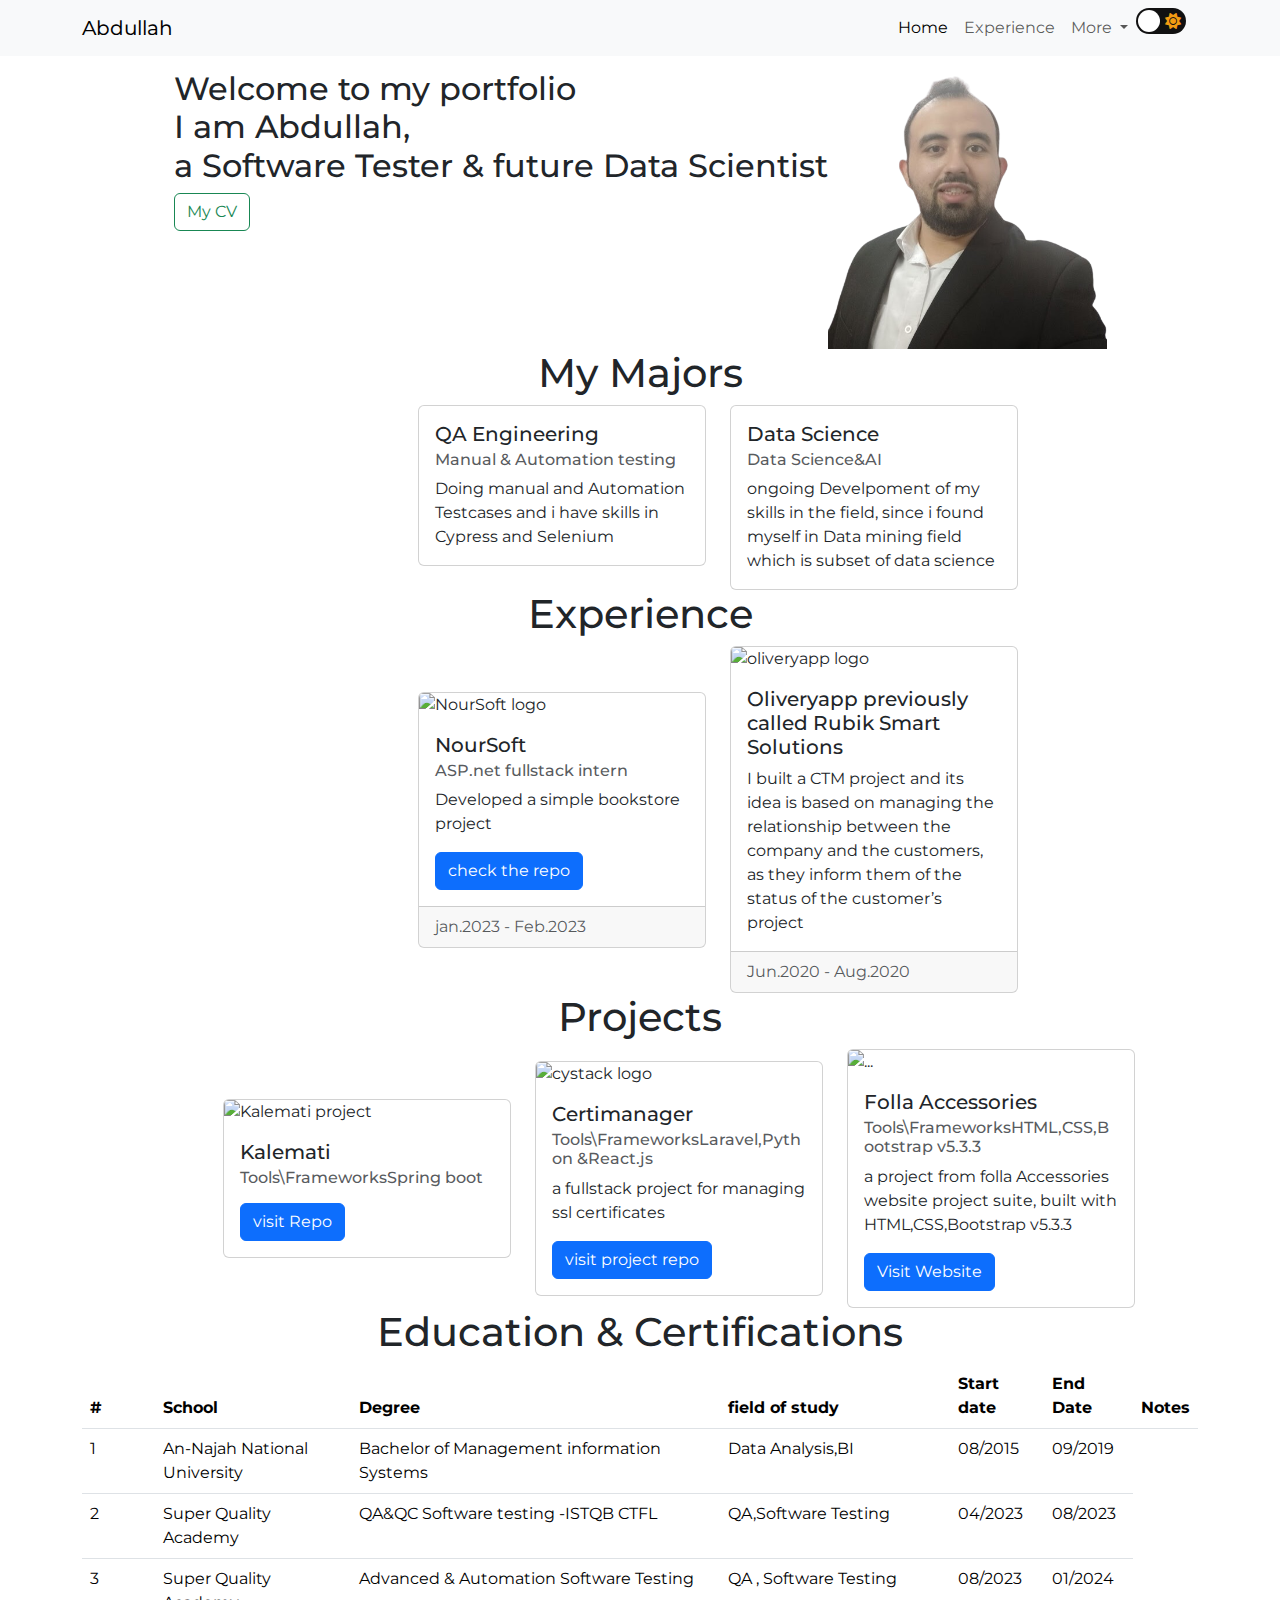
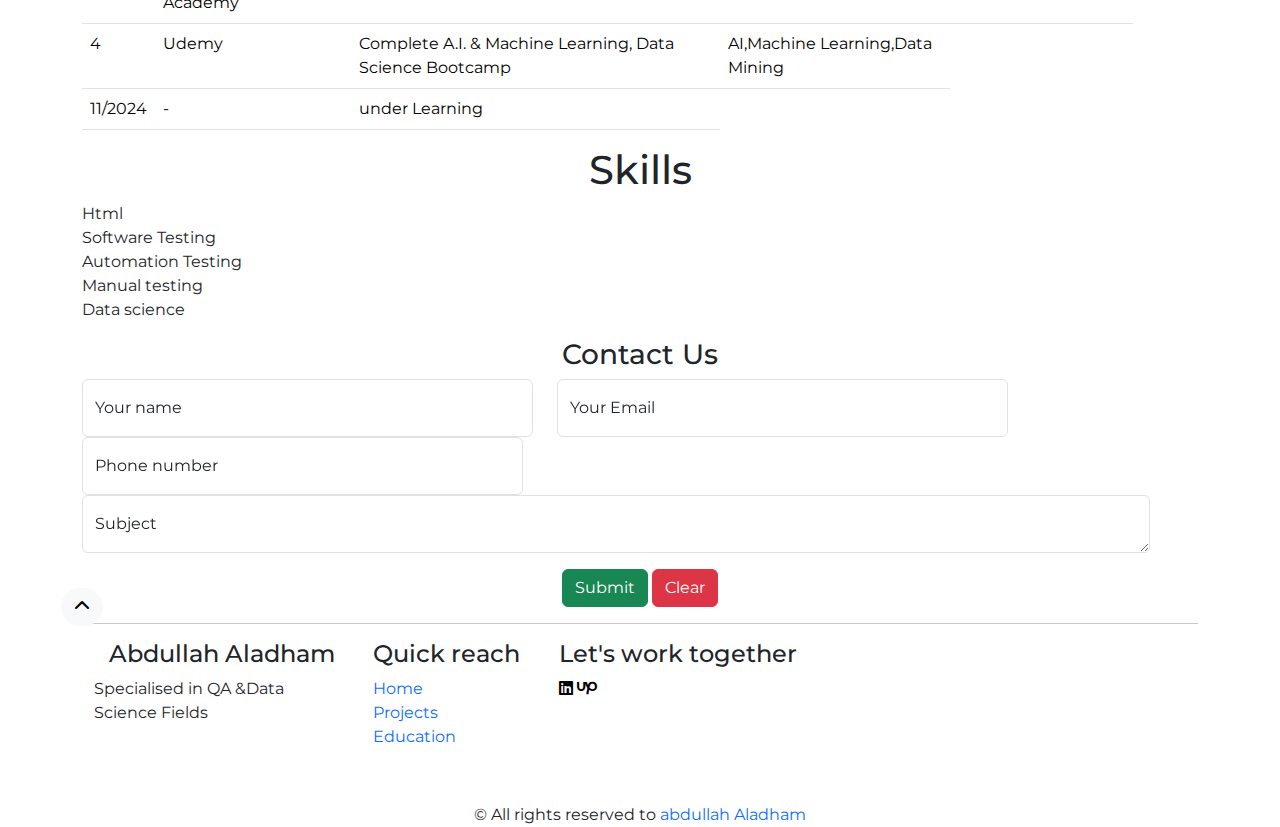
==== commit c74abe58: "fixed some bugs" ====
--- a/index.html
+++ b/index.html
@@ -54,7 +54,7 @@
                     role="button"
                      data-bs-toggle="dropdown"
                       aria-expanded="false">
-                      <i class="fa-light fa-chevron-down"></i>
+                     <span> More</span>
                      </a>
                     <ul class="dropdown-menu dropdown-menu-lg-start">
                       <li><a class="dropdown-item " href="#"><i class="fa-solid fa-layer-group"></i><span class="p-1">projects</span></a></li>
@@ -83,14 +83,14 @@
     </header>
 <section id="main-section">
 
-<div class="container container-fluid  d-flex">
+<div class="container container-fluid  d-flex justify-content-center">
   <div>
-        <h2>Welcome to my portfolio <br>I am Abdullah,<br> a Software Tester & future Data Scientist </h2>
+        <h2>Welcome to my portfolio <br>I am Abdullah,<br> a Software Tester & future Data Scientist</h2>
         <a class="button btn btn-outline-success" href="files/Abdullah Aladham QA.pdf"> My CV</a>
 
       </div>
     
-    <img src="images/background.png" alt="abdullah-aladham" class="float-end w-50">
+    <img src="images/background.png" alt="abdullah-aladham" class="float-end w-25">
     <div></div>
 
 </div>
@@ -98,7 +98,7 @@
 </section>
 <section id="majors">
     <h1 class="text-center"> My Majors</h1>
-<div class="container container-fluid container d-flex">
+<div class="container container-fluid container d-flex justify-content-center">
 <div class="row">
     <div class="col col-md-3 mx-auto">
         <div class="card" style="width: 18rem;">
@@ -137,7 +137,7 @@
 </section>
 <section id="experience">
   <h1 class="text-center">Experience</h1>
-  <div class="container-fluid container d-flex">
+  <div class="container-fluid container d-flex justify-content-center">
     
     <div class="row    justify-content-center  mx-auto flex-md-col flex-sm-col">
         <div class="col col-md-3 col-sm-3 m-auto ">
@@ -183,7 +183,9 @@
             <div class="card" style="width: 18rem;">
                 <img src="old/images/kalemati.png" class="card-img-top" alt="Kalemati project">
                 <div class="card-body">
-                  <h5 class="card-title">Kalemati [Spring boot]</h5>
+                  <h5 class="card-title">Kalemati </h5>
+                  <h6 class="card-subtitle mb-2 text-muted"><span id="tools">Tools\Frameworks</span>Spring boot</h6>
+
                   <p class="card-text"></p>
                   <a href="https://github.com/abdullah-aladham/kalemati2022" class="btn btn-primary" target="_blank">visit Repo</a>
                 </div>
@@ -193,6 +195,8 @@
             <img src="old/images/cystack.jpg" class="card-img-top" alt="cystack logo">
             <div class="card-body">
               <h5 class="card-title">Certimanager</h5>
+              <h6 class="card-subtitle mb-2 text-muted"><span id="tools">Tools\Frameworks</span>Laravel,Python &React.js</h6>
+
               <p class="card-text">a fullstack project for managing ssl certificates</p>
               <a href="https://github.com/abdullah-aladham/cy-certimanager" class="btn btn-primary">visit project repo</a>
             </div>
@@ -201,6 +205,8 @@
             <img src="old/images/Folla-frontend.png" class="card-img-top" alt="...">
             <div class="card-body">
               <h5 class="card-title">Folla Accessories</h5>
+              <h6 class="card-subtitle mb-2 text-muted"><span id="tools">Tools\Frameworks</span>HTML,CSS,Bootstrap v5.3.3</h6>
+
               <p class="card-text">a project from folla Accessories website project suite, built with HTML,CSS,Bootstrap v5.3.3</p>
               <a href="https://abdullah-aladham.github.io/folla-frontend/index.html" class="btn btn-primary">Visit Website</a>
             </div>
@@ -212,7 +218,7 @@
 </section>
 <section id="Education">
     <h1 class="text-center">Education & Certifications</h1>
-    <div class="container container-fluid container d-flex">
+    <div class="container container-fluid container d-flex justify-content-center">
     <table class="table ">
         <thead>
             <th scope="col">
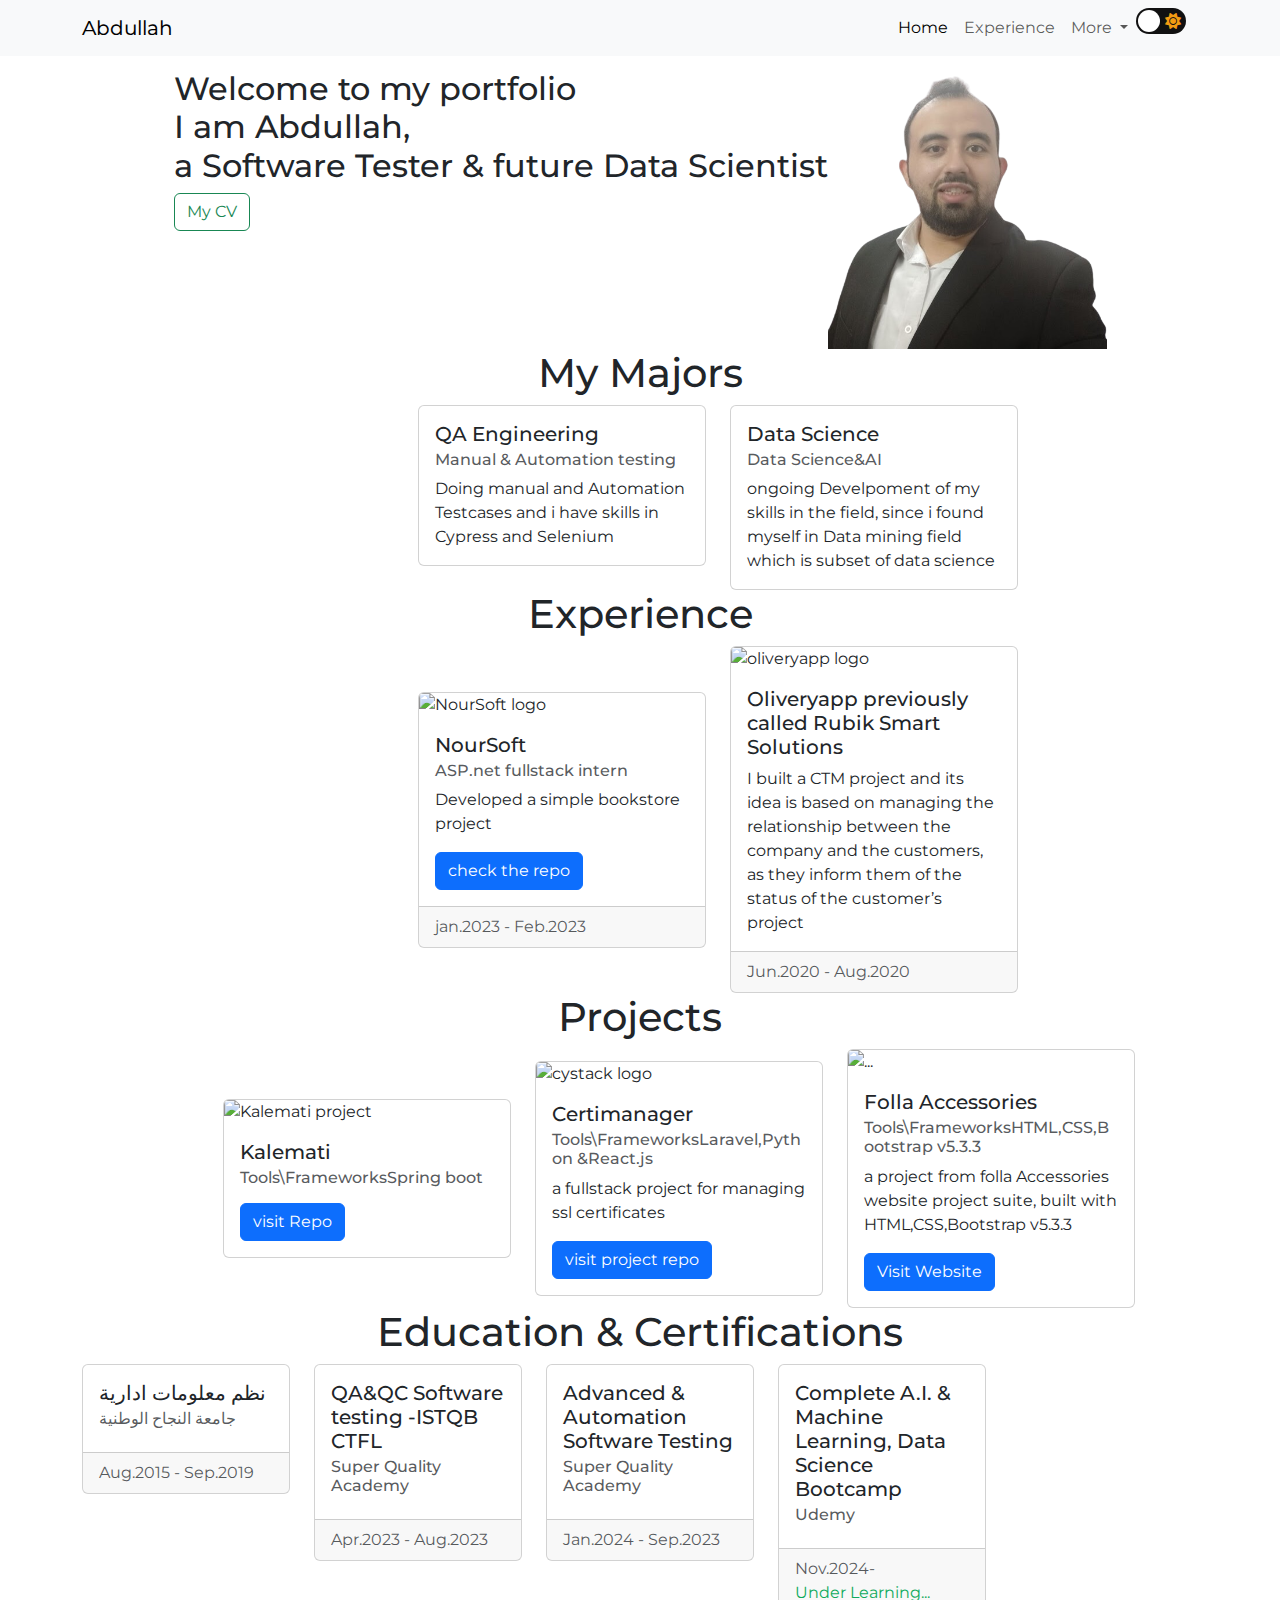
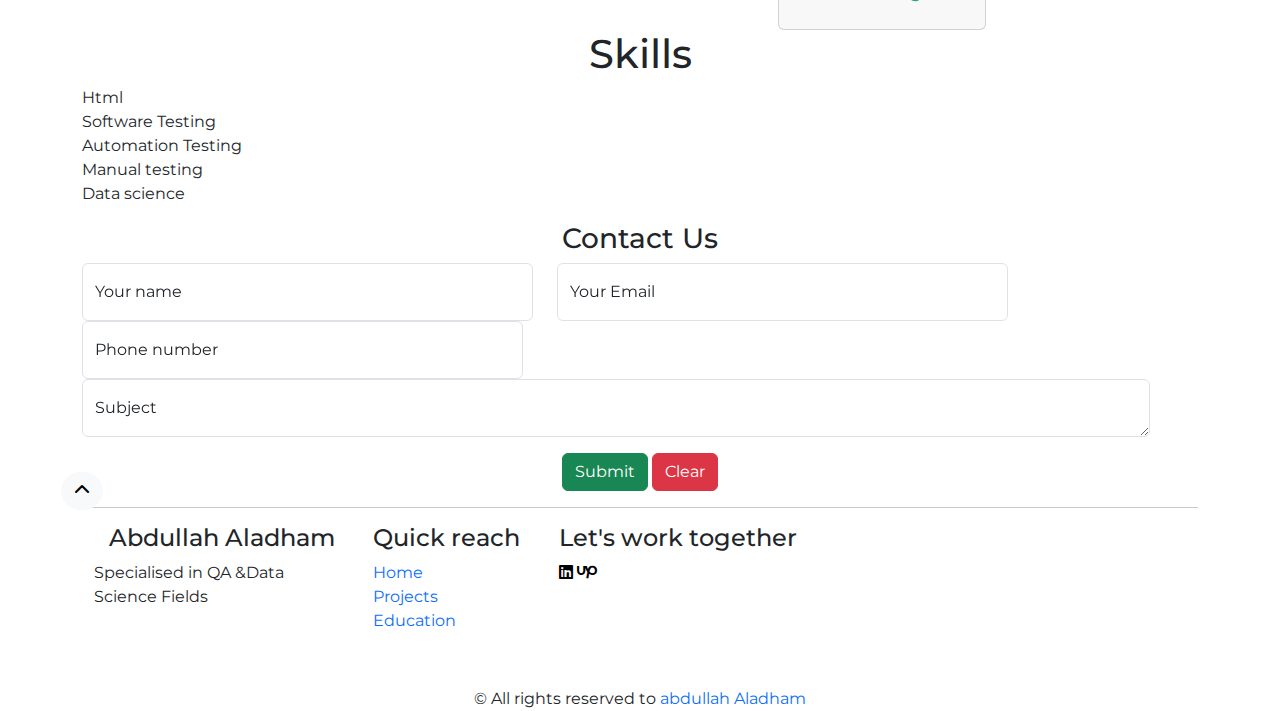
==== commit c8f9cd50: "fixed navbar bug" ====
--- a/index.html
+++ b/index.html
@@ -22,25 +22,28 @@
 </head>
 <body id="body">
     <header>
+      
         <nav class="navbar navbar-expand-lg fixed-top navbar-light bg-light " id="navbar" >
             <div class="container d-flex flex-row bd-highlight">
               
             <a class="navbar-brand" href="index.html" id="logo">Abdullah</a>
-            
+           
             <button 
-            class="navbar-toggler" 
-            type="button" 
-            data-bs-toggle="collapse" 
-            data-bs-target="#main-menu" 
-            aria-controls="main-menu" 
-            aria-expanded="false" 
-            aria-label="Toggle navigation">
-              <span class="navbar-toggler-icon"></span>
-            </button>
-            <div class="container">
+              class="navbar-toggler" 
+              type="button" 
+              data-bs-toggle="collapse" 
+              data-bs-target="#main-menu" 
+              aria-controls="main-menu" 
+              aria-expanded="false" 
+              aria-label="Toggle navigation"
+              >
+                <span class="navbar-toggler-icon"></span>
+              </button>
+            <div class="container-fluid">
               
-              
-                <ul class="navbar-nav ms-10 mb-2 mb-lg-0  justify-content-end">
+            <div class="collapse navbar-collapse justify-content-end" id="main-menu">
+
+                <ul class="navbar-nav ms-10 mb-2 mb-lg-0 ">
                     <a class="navbar-brand"></a>
                   <li class="nav-item">
                     <a class="nav-link active" aria-current="page" href="index.html">Home</a>
@@ -57,26 +60,25 @@
                      <span> More</span>
                      </a>
                     <ul class="dropdown-menu dropdown-menu-lg-start">
-                      <li><a class="dropdown-item " href="#"><i class="fa-solid fa-layer-group"></i><span class="p-1">projects</span></a></li>
-                      <li><a class="dropdown-item" href="user-membership/signup.html"><i class="fa-solid fa-phone"></i> <span class="p-2">Contact Us</span></a></li>
+                      <li><a class="dropdown-item " href="#projects"><i class="fa-solid fa-layer-group"></i><span class="p-1">المشاريع</span></a></li>
+                      <li><a class="dropdown-item" href="#contactus"><i class="fa-solid fa-phone"></i> <span class="p-2"> اتصل بنا</span></a></li>
                       <li><hr class="dropdown-divider"></li>
                       <li ><a  class="dropdown-item" href="ar/index.html">العربية</a></li>
-                      <!-- <li><hr class="dropdown-divider"></li>
-                      <li><a class="dropdown-item" >  <span id="icon">🌙 <span>Dark Theme</span><span class="visually-hidden">Dark Theme</span></span></a></li> -->
-                      <li><hr class="dropdown-divider"></li>
+                    <li><hr class="dropdown-divider"></li>
                       <li ><a  class="dropdown-item" href="../old/ar/index.html">old version</a></li>
-                    </ul>
-                  </li>
+                    </ul> 
+                  </li> 
                   <li><input type="checkbox" class="checkbox" id="checkbox">
-                  <label for="checkbox" class="checkbox-label">
-                    <i class="fas fa-moon"></i>
-                    <i class="fas fa-sun"></i>
-                    <span class="ball"></span>
-                  </label></li>
+                    <label for="checkbox" class="checkbox-label">
+                      <i class="fas fa-moon"></i>
+                      <i class="fas fa-sun"></i>
+                      <span class="ball"></span>
+                    </label></li>
+                  
                  
-                </ul>
+                </ul> 
                 
-              </div>
+               </div>
             </div>
                
             </nav>
@@ -86,11 +88,11 @@
 <div class="container container-fluid  d-flex justify-content-center">
   <div>
         <h2>Welcome to my portfolio <br>I am Abdullah,<br> a Software Tester & future Data Scientist</h2>
-        <a class="button btn btn-outline-success" href="files/Abdullah Aladham QA.pdf"> My CV</a>
+        <a class="button btn btn-outline-success" href="files/Abdullah Aladham QA.pdf" target="_blank"> My CV</a>
 
       </div>
     
-    <img src="images/background.png" alt="abdullah-aladham" class="float-end w-25">
+    <img src="images/background.png" alt="abdullah-aladham" class="float-end w-25 h-25">
     <div></div>
 
 </div>
@@ -218,59 +220,58 @@
 </section>
 <section id="Education">
     <h1 class="text-center">Education & Certifications</h1>
-    <div class="container container-fluid container d-flex justify-content-center">
-    <table class="table ">
-        <thead>
-            <th scope="col">
-                #
-            </th>
-            <th scope="col">
-                School
-            </th>
-            <th scope="col">Degree</th>
-            <th scope="col">field of study</th>
-            <th scope="col">Start date</th>
-            <th scope="col">End Date</th>
-            <th scope="col">Notes</th>
-        </thead>
-        <tbody>
-            <tr>
-                <td>1</td>
-                <td>An-Najah National University</td>
-                <td>Bachelor of Management information Systems</td>
-                <td>Data Analysis,BI</td>
-                <td>08/2015</td>
-                <td>09/2019</td>
-            </tr>
-            <tr>
-                <td>2</td>
-                <td>Super Quality Academy</td>
-                <td>QA&QC Software testing -ISTQB CTFL</td>
-                <td>QA,Software Testing</td>
-                <td>04/2023</td>
-                <td>08/2023</td>
-            </tr>
-            <tr>
-                <td>3</td>
-                <td>Super Quality Academy</td>
-                <td>Advanced & Automation Software Testing</td>
-                <td>QA , Software Testing</td>
-                <td>08/2023</td>
-                <td>01/2024</td>
-            </tr>
-            <tr>
-                <td>4</td>
-                <td>Udemy</td>
-                <td>Complete A.I. & Machine Learning, Data Science Bootcamp
-                </td>
-                <td>AI,Machine Learning,Data Mining</td>
-            </tr>
-            <td>11/2024</td>
-            <td>-</td>
-            <td>under Learning</td>
-
-        </tbody>
-    </table>
+    <div class="container container-fluid container d-flex ">
+      <div class="row justify-content-center justify-content-center">
+        <div class="col col-md-3 ">
+          <div class="card" style="width: 13rem;">
+              <div class="card-body">
+                <h5 class="card-title">نظم معلومات ادارية</h5>
+                <h6 class="card-subtitle mb-2 text-muted">جامعة النجاح الوطنية</h6>
+                
+              </div>
+              <div class="card-footer text-body-secondary">
+                Aug.2015 - Sep.2019
+              </div>
+              </div>
+            </div>
+            <div class="col col-md-3 ">
+              <div class="card" style="width: 13rem;">
+                  <div class="card-body">
+                    <h5 class="card-title">QA&QC Software testing -ISTQB CTFL</h5>
+                    <h6 class="card-subtitle mb-2 text-muted">Super Quality Academy</h6>
+                    
+                  </div>
+                  <div class="card-footer text-body-secondary">
+                    Apr.2023 - Aug.2023
+                  </div>
+                </div></div>
+                <div class="col col-md-3 ">
+                <div class="card" style="width: 13rem;">
+                  <div class="card-body">
+                    <h5 class="card-title">Advanced & Automation Software Testing
+                    </h5>
+                    <h6 class="card-subtitle mb-2 text-muted">Super Quality Academy</h6>
+                    
+                  </div>
+                  <div class="card-footer text-body-secondary">
+                    Jan.2024 - Sep.2023
+                  </div>
+                </div></div>
+                <div class="col col-md-3 ">
+                <div class="card" style="width: 13rem;">
+                  <div class="card-body">
+                    <h5 class="card-title">Complete A.I. & Machine Learning, Data Science Bootcamp                    </h5>
+                    <h6 class="card-subtitle mb-2 text-muted">Udemy</h6>
+                    
+                  </div>
+                  <div class="card-footer text-body-secondary">
+                  <span> Nov.2024-</span> 
+                  <p style="color: #10aa5d;">Under Learning...</p>
+                  </div>
+                </div>
+
+      </div>
+      
 </div>
 </section>
 <section id="skills">
@@ -287,7 +288,7 @@
         </ul>
     </div>
 </section>
-<section class="contactus">
+<section class="contactus" id="contactus">
     <h3 class="text-center">Contact Us</h3>
     <div class="container d-flex justify-content-center">
       
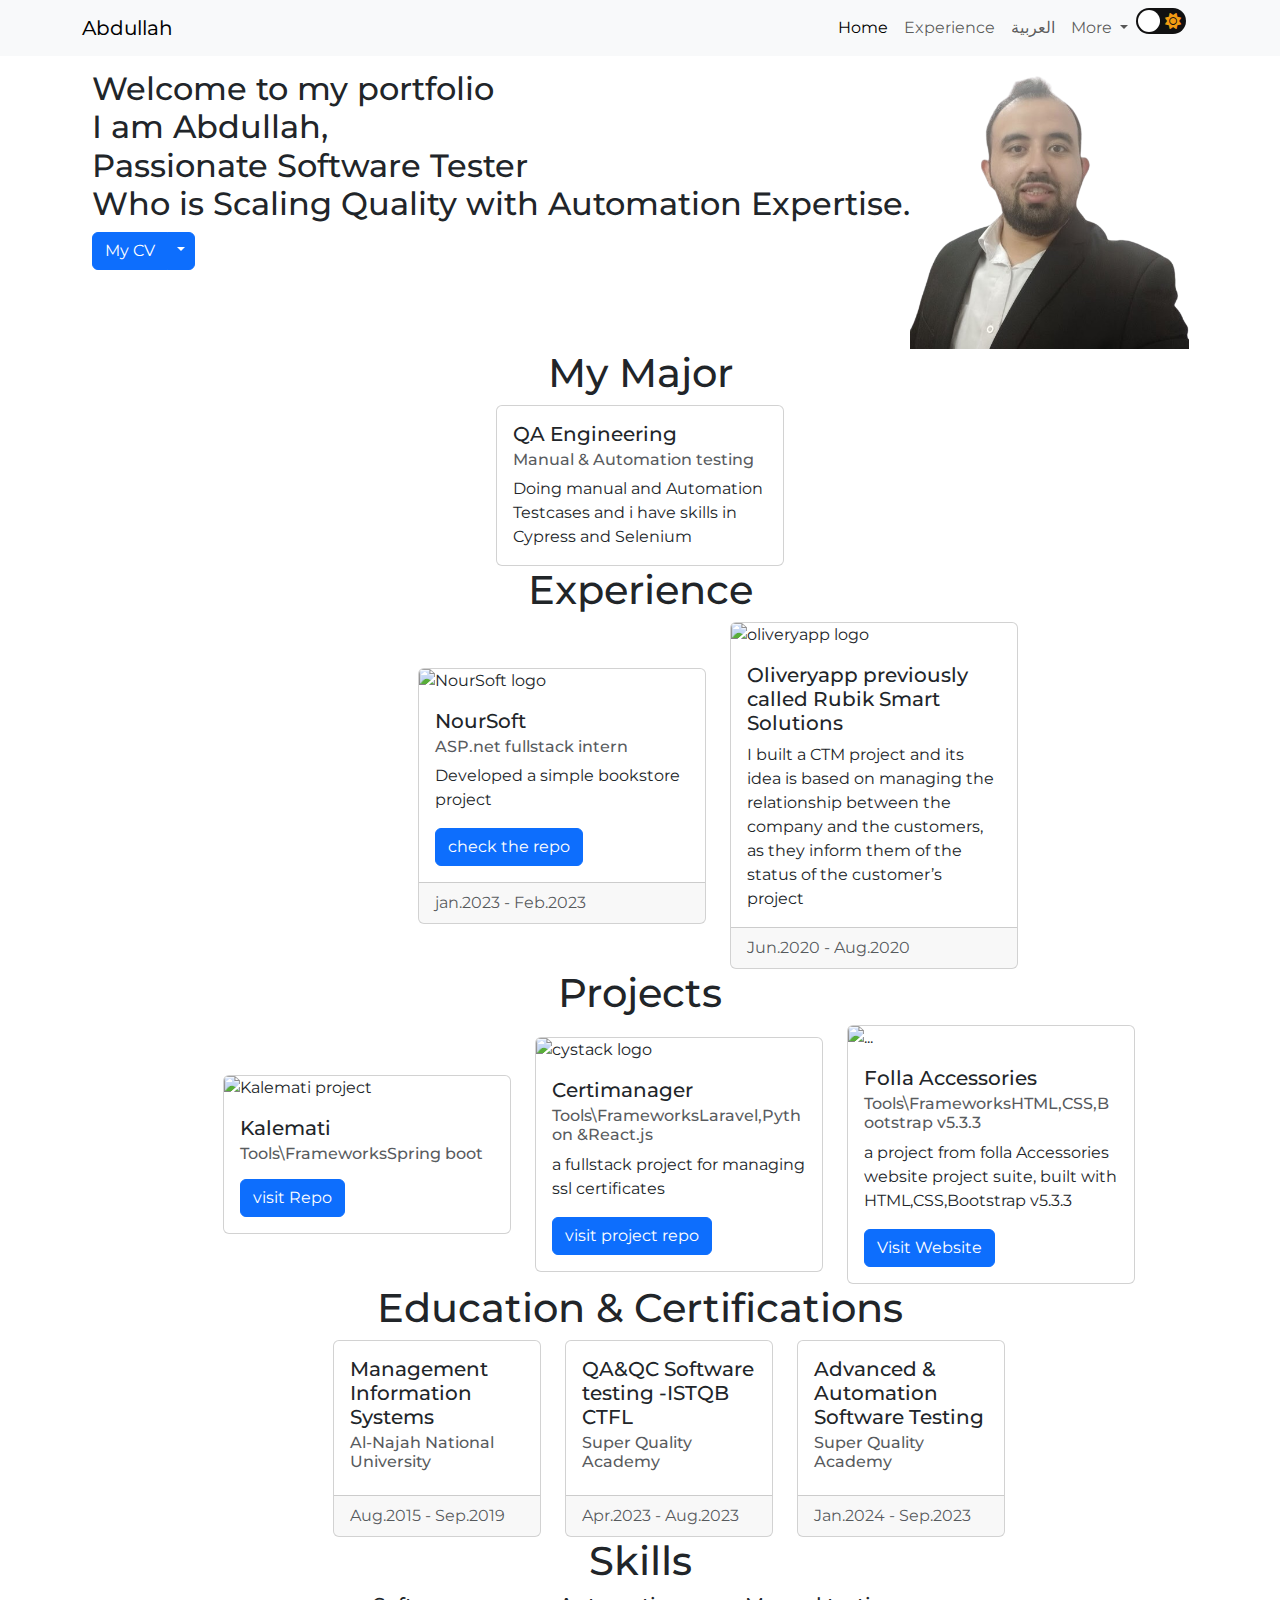
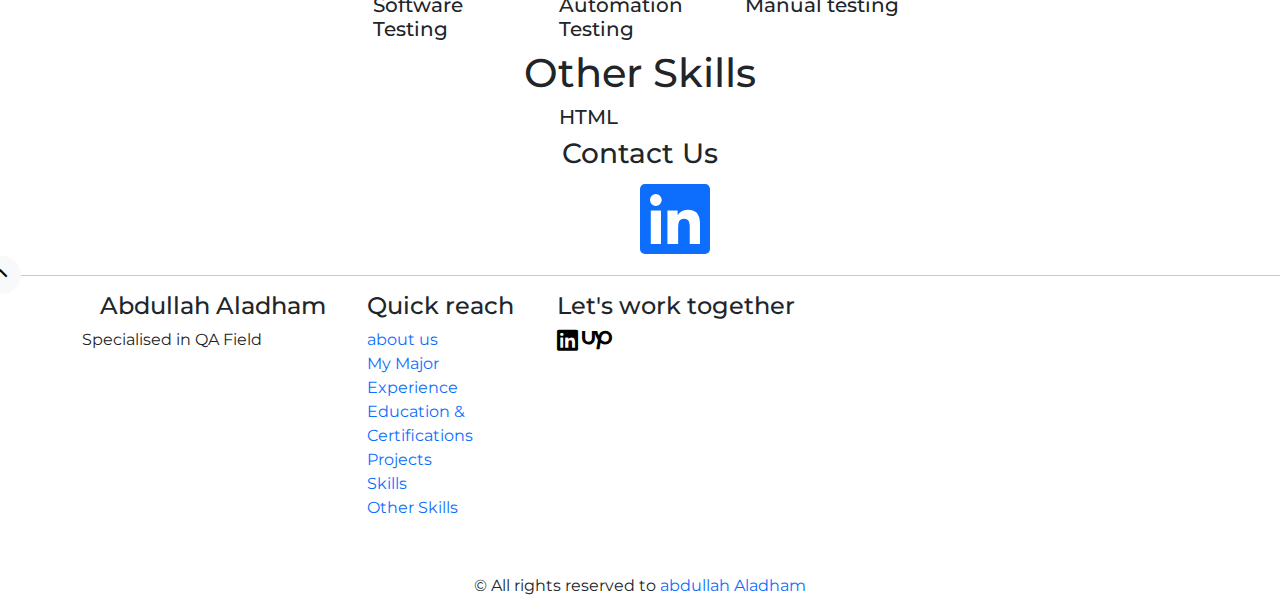
==== commit 00fed457: "updated the website and fixed font size bug" ====
--- a/index.html
+++ b/index.html
@@ -36,6 +36,7 @@
               aria-controls="main-menu" 
               aria-expanded="false" 
               aria-label="Toggle navigation"
+              id="nav-btn"
               >
                 <span class="navbar-toggler-icon"></span>
               </button>
@@ -49,21 +50,22 @@
                     <a class="nav-link active" aria-current="page" href="index.html">Home</a>
                   </li>
                   <li class="nav-item">
-                    <a class="nav-link" href="#">Experience</a>
+                    <a class="nav-link" href="#experience">Experience</a>
                   </li>
+                  <li class="nav-item"><a  class="nav-link" href="ar/index.html">العربية</a></li>
+
                   <li class="nav-item dropdown">
                     <a class="nav-link dropdown-toggle" 
                     href="#" 
                     role="button"
                      data-bs-toggle="dropdown"
                       aria-expanded="false">
+
                      <span> More</span>
                      </a>
                     <ul class="dropdown-menu dropdown-menu-lg-start">
-                      <li><a class="dropdown-item " href="#projects"><i class="fa-solid fa-layer-group"></i><span class="p-1">المشاريع</span></a></li>
-                      <li><a class="dropdown-item" href="#contactus"><i class="fa-solid fa-phone"></i> <span class="p-2"> اتصل بنا</span></a></li>
-                      <li><hr class="dropdown-divider"></li>
-                      <li ><a  class="dropdown-item" href="ar/index.html">العربية</a></li>
+                      <li><a class="dropdown-item " href="#projects"><i class="fa-solid fa-layer-group"></i><span class="p-1">Projects</span></a></li>
+                      <li><a class="dropdown-item" href="#contactus"><i class="fa-solid fa-phone"></i> <span class="p-2"> Contact Us</span></a></li>
                     <li><hr class="dropdown-divider"></li>
                       <li ><a  class="dropdown-item" href="../old/ar/index.html">old version</a></li>
                     </ul> 
@@ -87,8 +89,21 @@
 
 <div class="container container-fluid  d-flex justify-content-center">
   <div>
-        <h2>Welcome to my portfolio <br>I am Abdullah,<br> a Software Tester & future Data Scientist</h2>
-        <a class="button btn btn-outline-success" href="files/Abdullah Aladham QA.pdf" target="_blank"> My CV</a>
+        <h2>Welcome to my portfolio <br>I am Abdullah,<br> Passionate Software Tester <br>Who is Scaling Quality with Automation Expertise.
+        </h2>
+        <!-- <a class="button btn btn-outline-success" href="files/Abdullah Aladham QA.pdf" target="_blank"> My CV</a> -->
+        <!-- Example split danger button -->
+<div class="btn-group">
+  <a class="btn btn-primary" href="../files/Abdullah Aladham QA CV.pdf"  target="_blank">My CV</a>
+  <button type="button" class="btn btn-primary dropdown-toggle dropdown-toggle-split" data-bs-toggle="dropdown" aria-expanded="false">
+    <span class="visually-hidden">Toggle Dropdown</span>
+  </button>
+  <ul class="dropdown-menu">
+    <li><a class="dropdown-item" href="./files/QA Cover Letter (1).pdf" target="_blank">Cover Letter</a></li>
+    <li><a class="dropdown-item" href="./files/Abdullah Aladham CV Summary.pdf" target="_blank">CV Summary</a></li>
+    
+  </ul>
+</div>
 
       </div>
     
@@ -98,11 +113,11 @@
 </div>
  
 </section>
-<section id="majors">
-    <h1 class="text-center"> My Majors</h1>
+<section id="major">
+    <h1 class="text-center"> My Major</h1>
 <div class="container container-fluid container d-flex justify-content-center">
 <div class="row">
-    <div class="col col-md-3 mx-auto">
+    <div class="col col-md-1 ">
         <div class="card" style="width: 18rem;">
             <div class="card-body">
               <h5 class="card-title">QA Engineering</h5>
@@ -112,28 +127,7 @@
             </div>
           </div>
     </div>
-    <!-- <div class="col col-md-3 col-sm-2">
-        <div class="card" style="width: 18rem;">
-            <div class="card-body">
-              <h5 class="card-title">Programming</h5>
-              <h6 class="card-subtitle mb-2 text-muted"></h6>
-              <p class="card-text">Since the p</p>
-              <a href="#" class="card-link">Card link</a>
-              <a href="#" class="card-link">Another link</a>
-            </div>
-          </div>
-    </div> -->
-    <div class="col col-sm-2 col-md-3 mx-auto">
-        <div class="card" style="width: 18rem;">
-            <div class="card-body">
-              <h5 class="card-title">Data Science</h5>
-              <h6 class="card-subtitle mb-2 text-muted">Data Science&AI</h6>
-              <p class="card-text">ongoing Develpoment of my skills in the field,
-                 since i found myself in Data mining field which is subset of data science</p>
-              
-            </div>
-          </div>
-    </div>
+    
 </div>
 </div>
 </section>
@@ -173,7 +167,6 @@
     </div>
     </div>
     </div>
-    <!-- <a href="experience.html" class="btn btn-success">Learn more</a> -->
 </section>
 
 <section id="projects">
@@ -221,12 +214,12 @@
 <section id="Education">
     <h1 class="text-center">Education & Certifications</h1>
     <div class="container container-fluid container d-flex ">
-      <div class="row justify-content-center justify-content-center">
-        <div class="col col-md-3 ">
+      <div class="row justify-content-center justify-content-center mx-auto">
+        <div class="col col-md-4 ">
           <div class="card" style="width: 13rem;">
               <div class="card-body">
-                <h5 class="card-title">نظم معلومات ادارية</h5>
-                <h6 class="card-subtitle mb-2 text-muted">جامعة النجاح الوطنية</h6>
+                <h5 class="card-title">Management Information Systems</h5>
+                <h6 class="card-subtitle mb-2 text-muted">Al-Najah National University</h6>
                 
               </div>
               <div class="card-footer text-body-secondary">
@@ -234,7 +227,7 @@
               </div>
               </div>
             </div>
-            <div class="col col-md-3 ">
+            <div class="col col-md-4">
               <div class="card" style="width: 13rem;">
                   <div class="card-body">
                     <h5 class="card-title">QA&QC Software testing -ISTQB CTFL</h5>
@@ -245,7 +238,7 @@
                     Apr.2023 - Aug.2023
                   </div>
                 </div></div>
-                <div class="col col-md-3 ">
+                 <div class="col col-md-3 ">
                 <div class="card" style="width: 13rem;">
                   <div class="card-body">
                     <h5 class="card-title">Advanced & Automation Software Testing
@@ -256,95 +249,86 @@
                   <div class="card-footer text-body-secondary">
                     Jan.2024 - Sep.2023
                   </div>
-                </div></div>
-                <div class="col col-md-3 ">
-                <div class="card" style="width: 13rem;">
-                  <div class="card-body">
-                    <h5 class="card-title">Complete A.I. & Machine Learning, Data Science Bootcamp                    </h5>
-                    <h6 class="card-subtitle mb-2 text-muted">Udemy</h6>
-                    
-                  </div>
-                  <div class="card-footer text-body-secondary">
-                  <span> Nov.2024-</span> 
-                  <p style="color: #10aa5d;">Under Learning...</p>
-                  </div>
-                </div>
-
-      </div>
-      
+                </div></div> 
+                
 </div>
 </section>
 <section id="skills">
     <h1 class="text-center">Skills</h1>
     <div class="container container-fluid">
-        <ul class="list-unstyled">
-            <li>
-                Html
-            </li>
-            <li>Software Testing</li>
-            <li> Automation Testing</li>
-            <li>Manual testing</li>
-            <li>Data science</li>
-        </ul>
-    </div>
-</section>
-<section class="contactus" id="contactus">
+
+      <div class="row justify-content-center justify-content-center mx-auto">
+        <div class="col col-md-2">
+          
+                <h5 class="card-title">Software Testing</h5>
+               
+            </div>
+            <div class="col col-md-2 ">
+             
+                    <h5 >Automation Testing
+                    </h5>
+                   
+                 
+                </div>
+                <div class="col col-md-2 ">
+                 
+                      
+                        <h5>Manual testing
+                        </h5>
+                       
+                    </div>
+            </div>
+            <section id="other-skills">
+              <h1 class="text-center">Other Skills</h1>
+              <div class="row justify-content-center justify-content-center mx-auto">
+                <div class="col col-md-2 ">
+                 
+                        <h5 >HTML
+                        </h5>
+                       
+                      </div>
+                      <!-- <div class="col col-md-2 ">
+                       
+                              <h5 >Data Science
+                              </h5>
+                              
+                            </div>
+                           ]
+                            </div> -->
+</div>
+            </section>
+          
+    </div>
+</section>
+<section class="contactus" id="contactus" >
     <h3 class="text-center">Contact Us</h3>
     <div class="container d-flex justify-content-center">
-      
-      
-        <form >
-          <div class="row ">
-          <div class="col-md-5">
-        <div class="form-group form-floating">
-          <input type="text" id="Name"class="form-control "  placeholder="Enter Your name" required>
-          <label for="Name">Your name</label>
-    
-        </div>
-    </div>
-    <div class="col-md-5">
-        <div class="form-group form-floating">
-          
-          <input type="email" class="form-control " id="Email" placeholder="Enter Your Email"required>
-          <label for="Email">Your Email</label>
-        </div>
-        </div>
-        <div class="row">
-        <div class="col-md-5 ">
-        <div class="form-group form-floating ">
-            <input type="text" class="form-control col-sm-2 col-form-label " id="Phone" placeholder="Enter Phone Number"required>
-            <label for="Phone">Phone number</label>
-    
-          </div>
-          </div>
-          <div class="row ">
-          <div class="col-md text-center">
-          <div class="form-group form-floating mb-3">
-            <textarea class="form-control "  rows="3" placeholder="Your text here..." id="Subject"></textarea>
-            <label for="Subject" class="form-label">Subject</label>
-    
-          </div>
-        </div>
-        </div>
-          </div>
-          <div class="text-center">
-        <button type="submit" class="btn btn-success btn-center">Submit</button>
-        <button type="reset"class="btn btn-danger btn-center">Clear</button>
-        </div>
-      </form>
+      <div class=" row justify-content-center justify-content-center mx-auto">
+        <div class="col col-md-2">
+       
+             <a href="https://www.linkedin.com/in/abdullah-aladham/">   <i class="fa-brands fa-linkedin" id="contactus-linkedin"></i></a>
+              
+            
+      <div class="col col-md-2"></div>
+      </div>
+</section>
     <footer>
         <hr>
         <div class="container">
          <div class="row">
              <div class="col-md-3">
                  <h4 class="text-center text-md ">Abdullah Aladham</h4>
-                 <p id="about-us-subtitle" >Specialised in QA &Data Science Fields</p>
+                 <p id="about-us-subtitle" >Specialised in QA  Field</p>
              </div>
              <div class="col-md-2"><h4>Quick reach </h4>
              <ul class="list-unstyled">
-                 <li><a href="#about-us" id="footer-link">Home</a></li>
-                 <li><a href="#projects"id="footer-link">Projects</a></li>
-                 <li><a href="#Education"id="footer-link">Education</a></li>
+              <li><a href="#about-us" id="footer-link">about us</a></li>
+              <li><a href="#major" id="footer-link">My Major</a></li>
+              <li><a href="#experience" id="footer-link">Experience</a></li>
+              <li><a href="#Education" id="footer-link">Education & Certifications</a></li>
+              <li><a href="#projects"id="footer-link">Projects</a></li>
+              <li><a href="#skills"id="footer-link">Skills</a></li>
+              <li><a href="#other-skills"id="footer-link">Other Skills</a></li>
 
                  <!-- <li><a href="new-products.html"id="footer-link">المنتجات الجديدة</a></li> -->
 
@@ -356,10 +340,8 @@
              </div>
              <div class="col"><h4>Let's work together</h4>
                  <div  >
-                     <a href="https://www.linkedin.com/in/abdullah-aladham/"id="footer-link" target="_blank"><i class="fa-brands fa-linkedin" style="color: #000000;"></i></a>
-                     <!-- <a href="https://www.instagram.com/folla_accessories/"id="footer-link" target="_blank"><i class="fa-brands fa-instagram" style="color: #000000;"></i></a> -->
-                     <a href="https://www.tiktok.com/@folla.accessories"id="footer-link" target="_blank"><i class="fa-brands fa-upwork" style="color: #000000;"></i></a>
-                     <!-- <a href="https://t.me/folla_accessories"id="footer-link" target="_blank"><i class="fa-brands fa-telegram" style="color: #000000;"></i></a> -->
+                     <a href="https://www.linkedin.com/in/abdullah-aladham/"id="footer-link" target="_blank"><i class="fa-brands fa-linkedin" style="color: #000000; font-size: 1.5em;"></i></a>
+                     <a href="https://www.upwork.com/freelancers/~01ca51ad621ece9a78"id="footer-link" target="_blank"><i class="fa-brands fa-upwork" style="color: #000000; font-size: 1.5em;"></i></a>
  
                  </div>
              </div>
--- a/style/style.css
+++ b/style/style.css
@@ -41,4 +41,40 @@
 .checkbox:checked + .checkbox-label .ball{
     transform: translateX(24px);
 }
-.checkbox{display: none;}+.checkbox{display: none;}
+#contactus-linkedin{
+    font-size: 5em;
+}
+#nav-btn{
+    border-style:none;
+}
+@media (max-width:400px) {
+    *{
+        font-size:12px;
+    }
+    a{
+        font-size: 1rem;
+    }
+    p{
+        font-size: 1rem;
+    }
+    h1,h2,h3,h4,h5{
+        font-size: 1.1rem;
+    }
+    
+}
+@media (max-width:720px) {
+    *{
+        font-size:16px;
+    }
+    a,button{
+        font-size: 1rem;
+    }
+    p{
+        font-size: 1rem;
+    }
+    h1,h2,h3,h4,h5{
+        font-size: 1.1rem;
+    }
+    
+}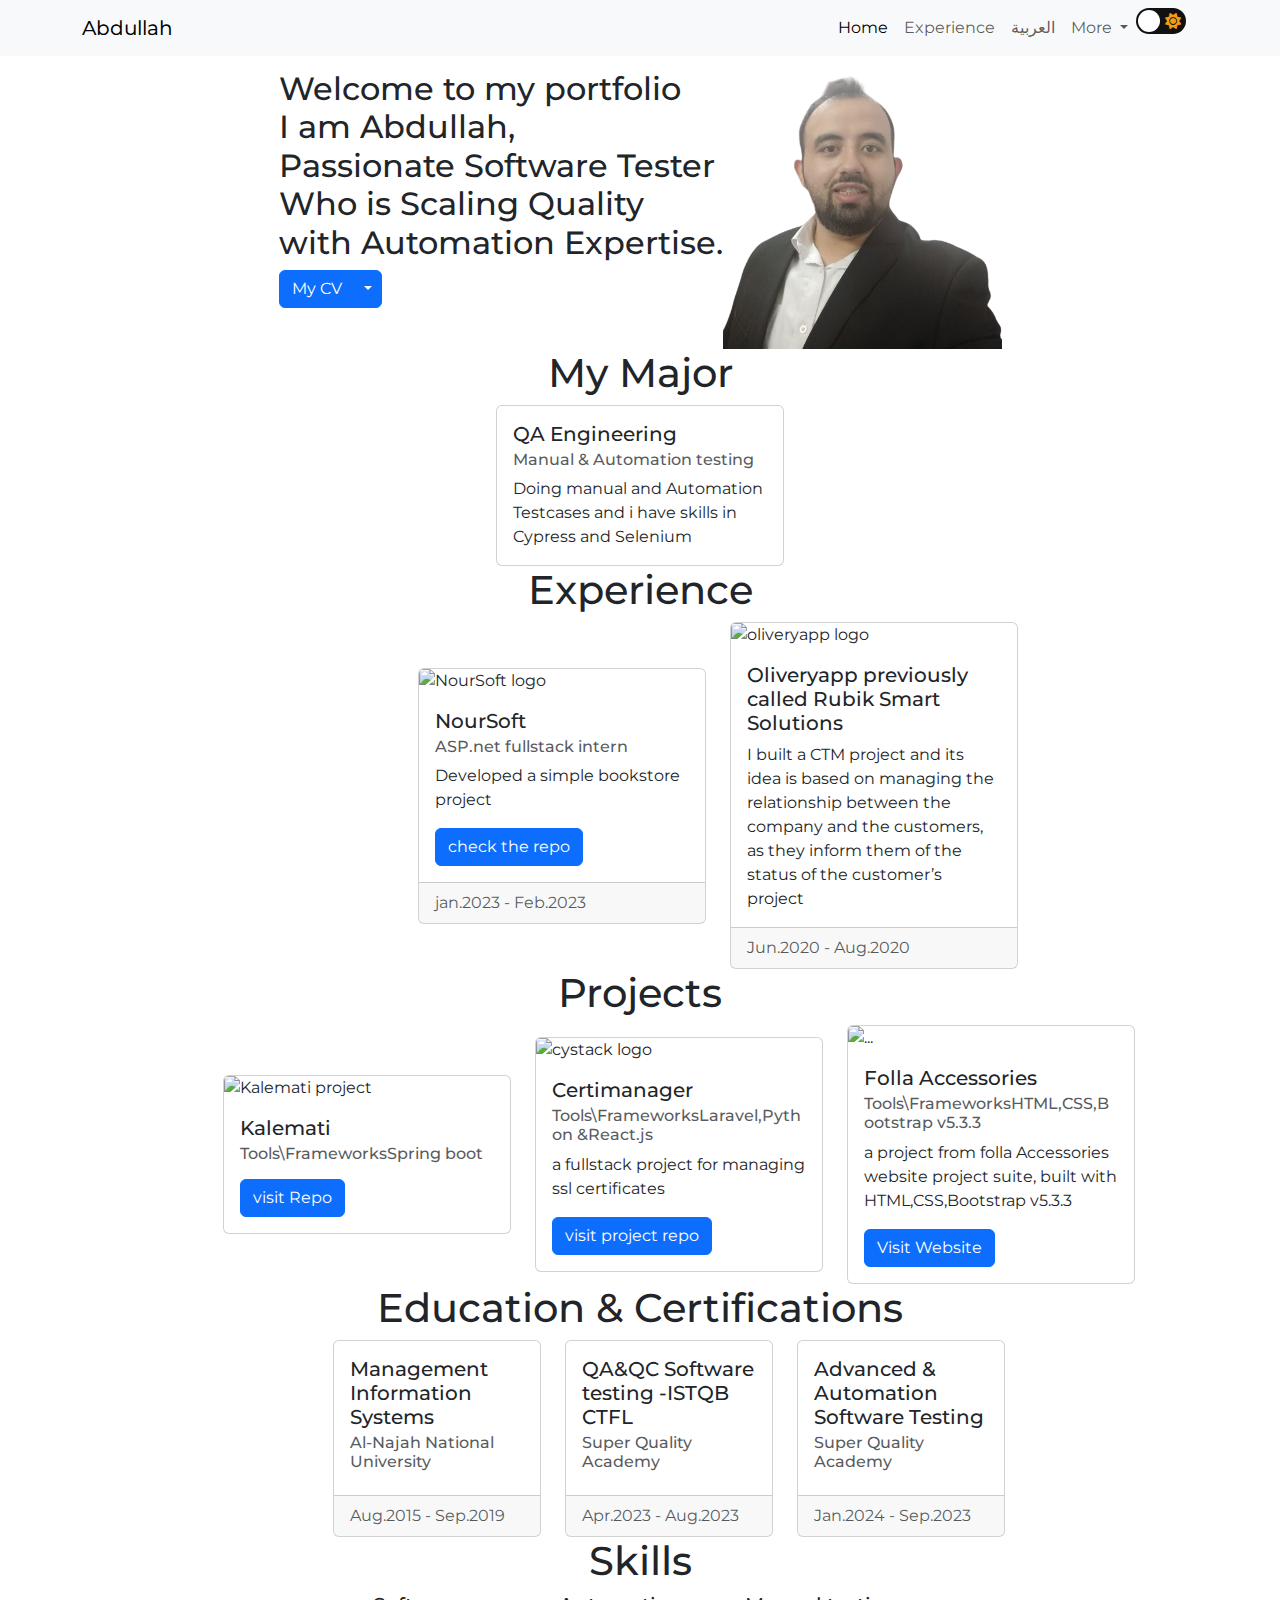
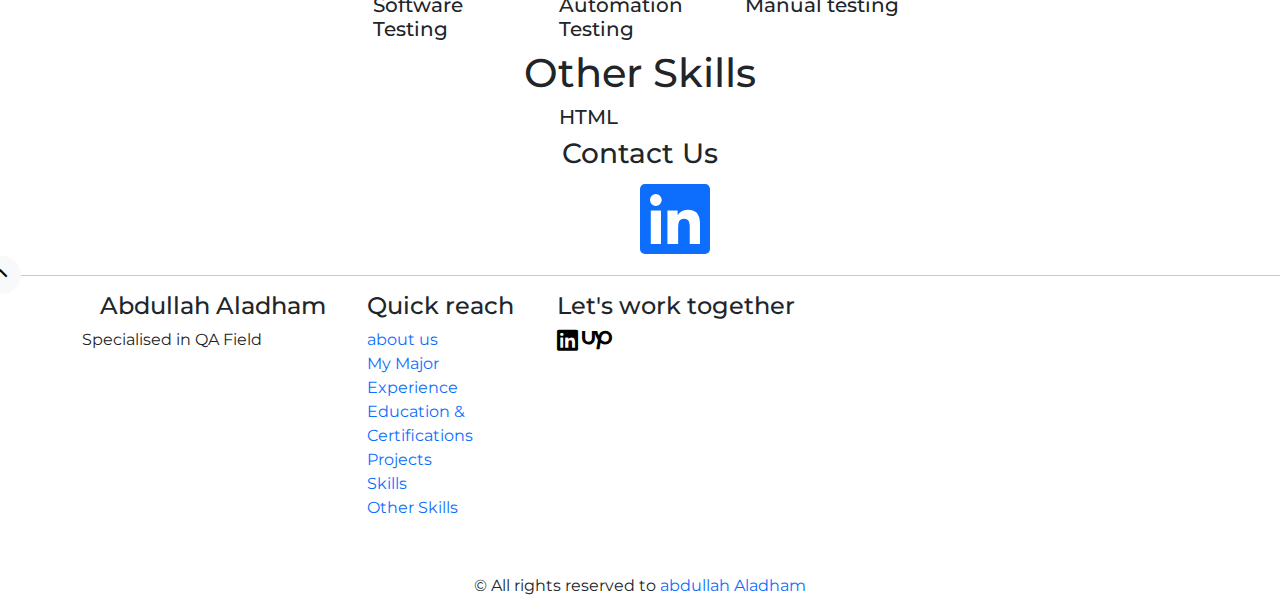
==== commit 2470534b: "fixed about section bug" ====
--- a/index.html
+++ b/index.html
@@ -89,7 +89,7 @@
 
 <div class="container container-fluid  d-flex justify-content-center">
   <div>
-        <h2>Welcome to my portfolio <br>I am Abdullah,<br> Passionate Software Tester <br>Who is Scaling Quality with Automation Expertise.
+        <h2>Welcome to my portfolio <br>I am Abdullah,<br> Passionate Software Tester <br>Who is Scaling Quality<br> with Automation Expertise.
         </h2>
         <!-- <a class="button btn btn-outline-success" href="files/Abdullah Aladham QA.pdf" target="_blank"> My CV</a> -->
         <!-- Example split danger button -->
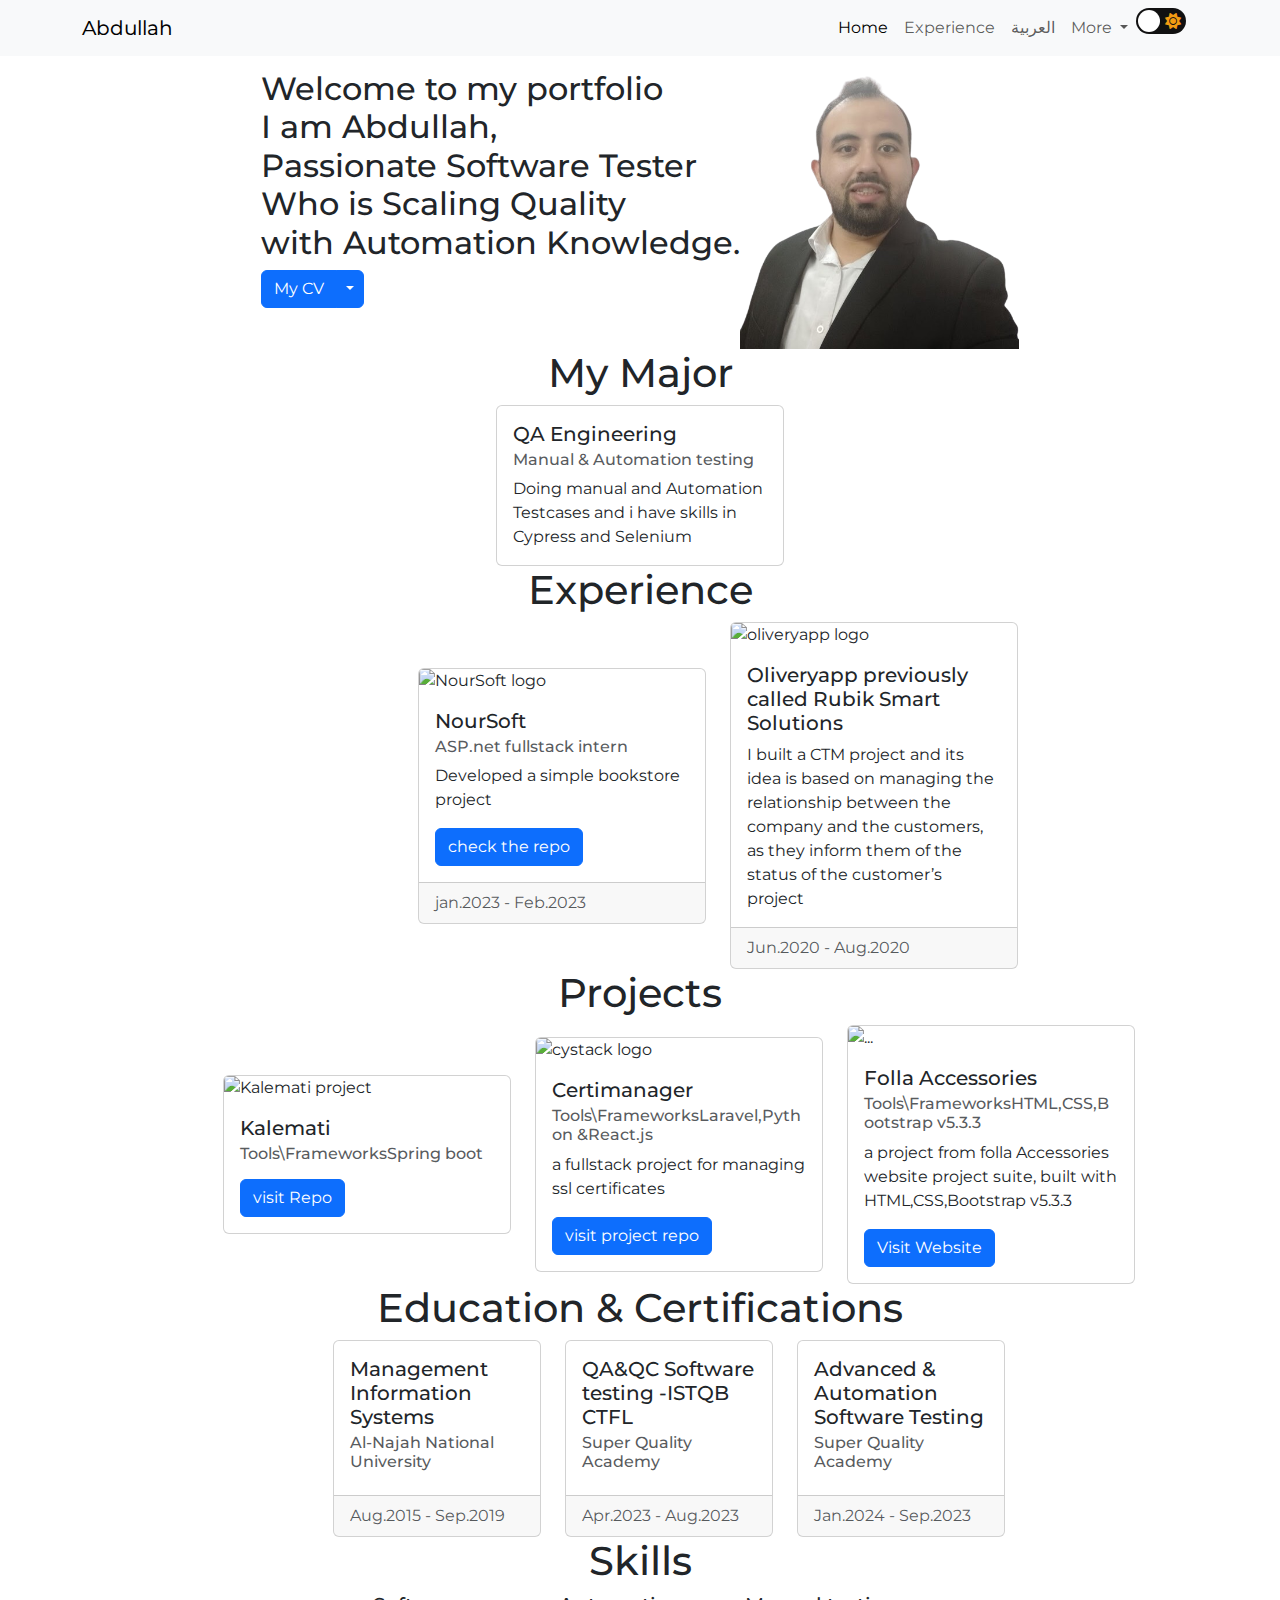
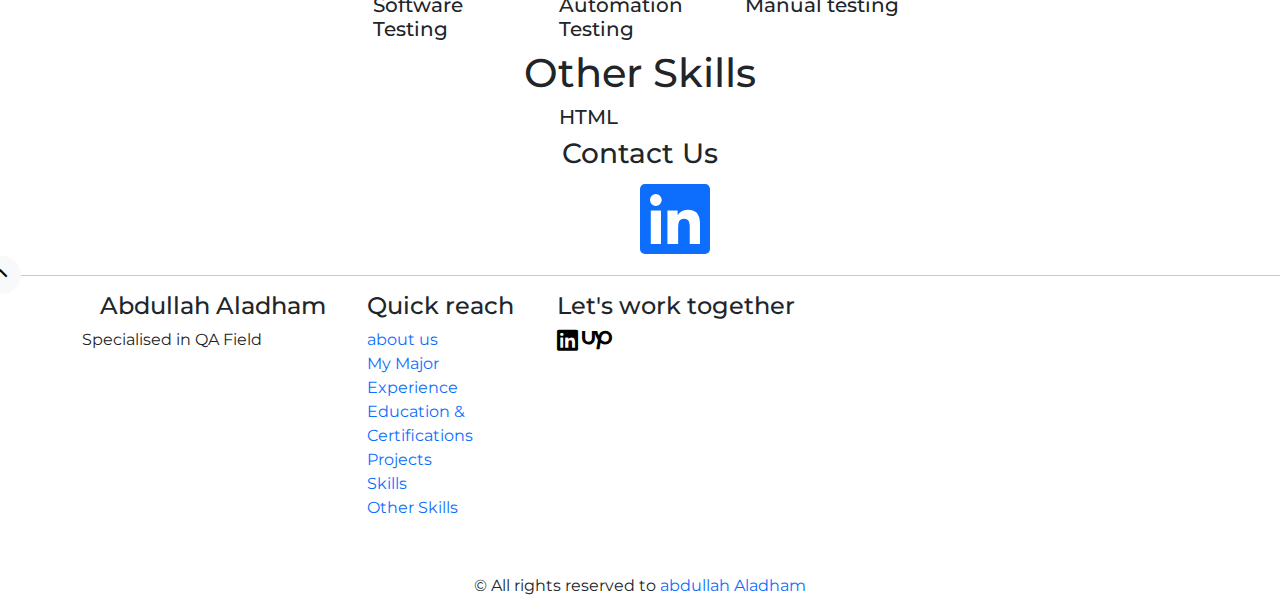
==== commit 18b8032a: "edited main section" ====
--- a/index.html
+++ b/index.html
@@ -89,7 +89,7 @@
 
 <div class="container container-fluid  d-flex justify-content-center">
   <div>
-        <h2>Welcome to my portfolio <br>I am Abdullah,<br> Passionate Software Tester <br>Who is Scaling Quality<br> with Automation Expertise.
+        <h2>Welcome to my portfolio <br>I am Abdullah,<br> Passionate Software Tester <br>Who is Scaling Quality<br> with Automation Knowledge.
         </h2>
         <!-- <a class="button btn btn-outline-success" href="files/Abdullah Aladham QA.pdf" target="_blank"> My CV</a> -->
         <!-- Example split danger button -->
